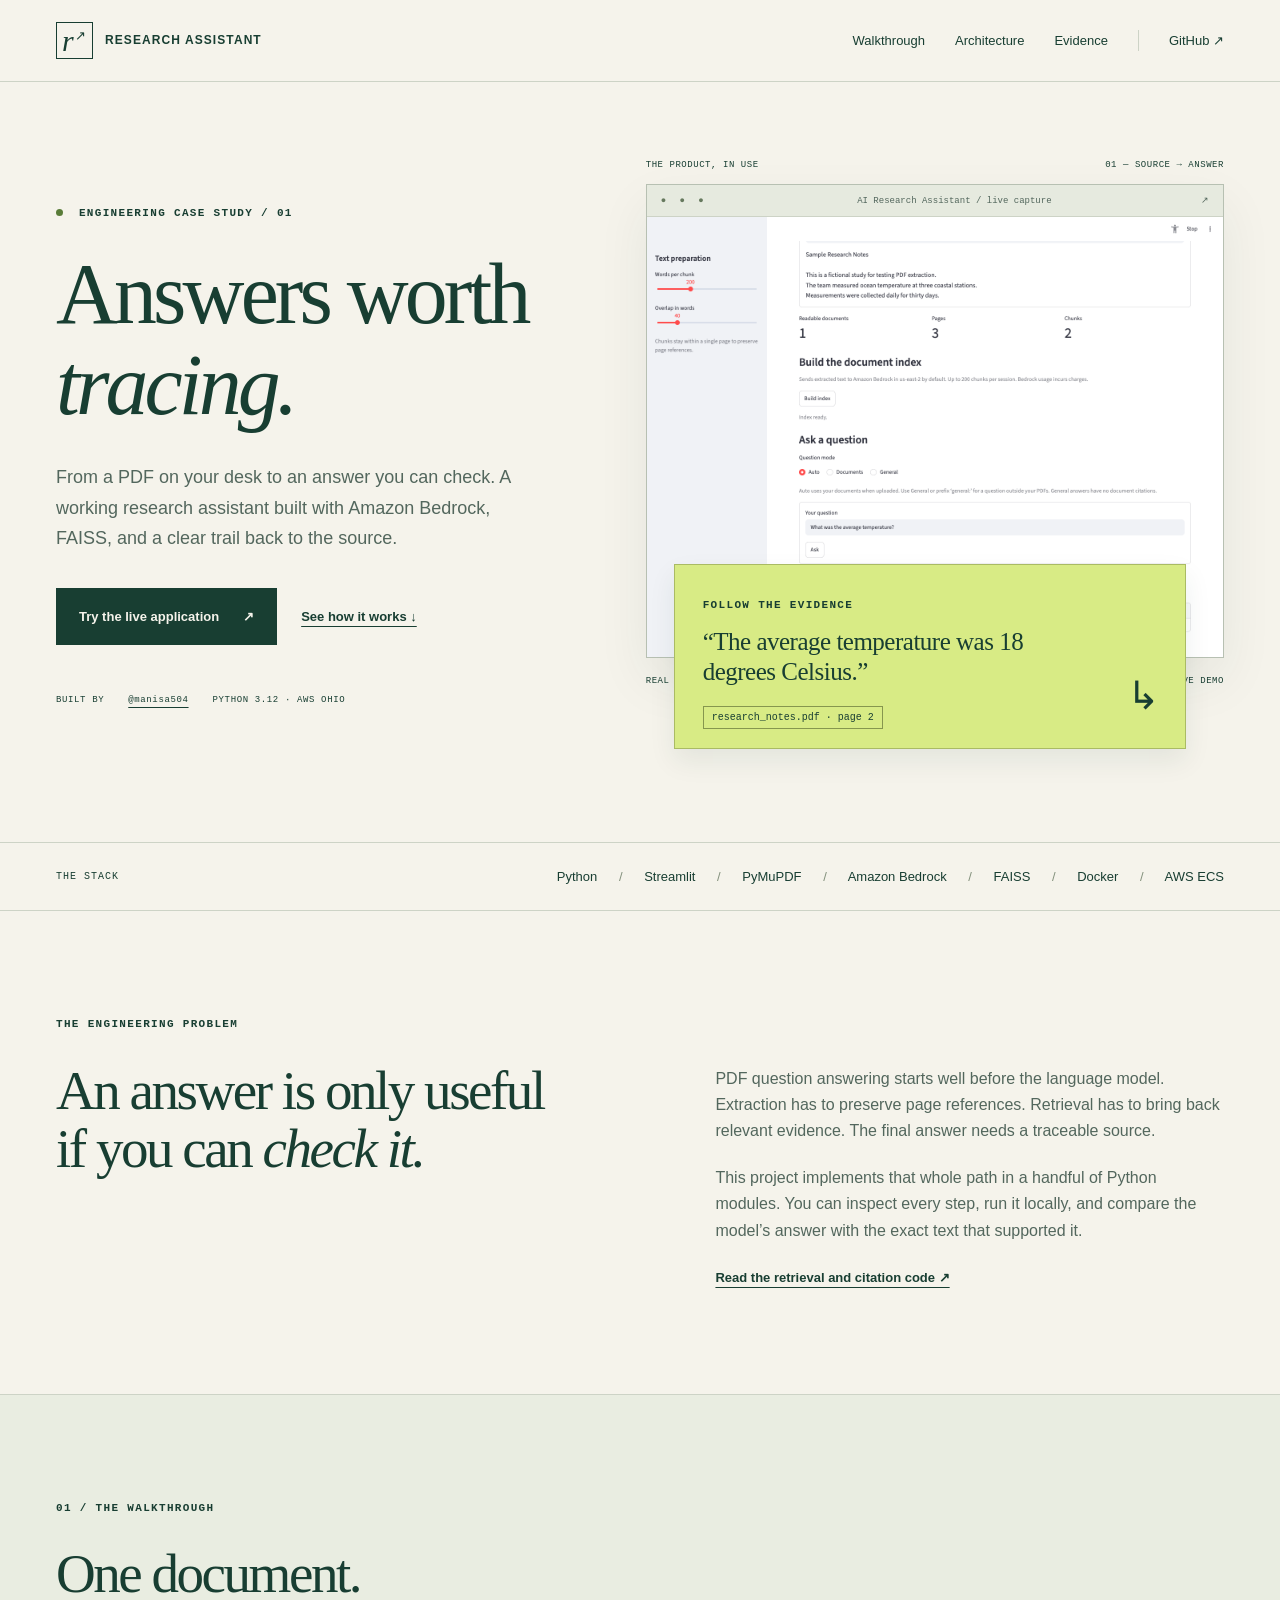
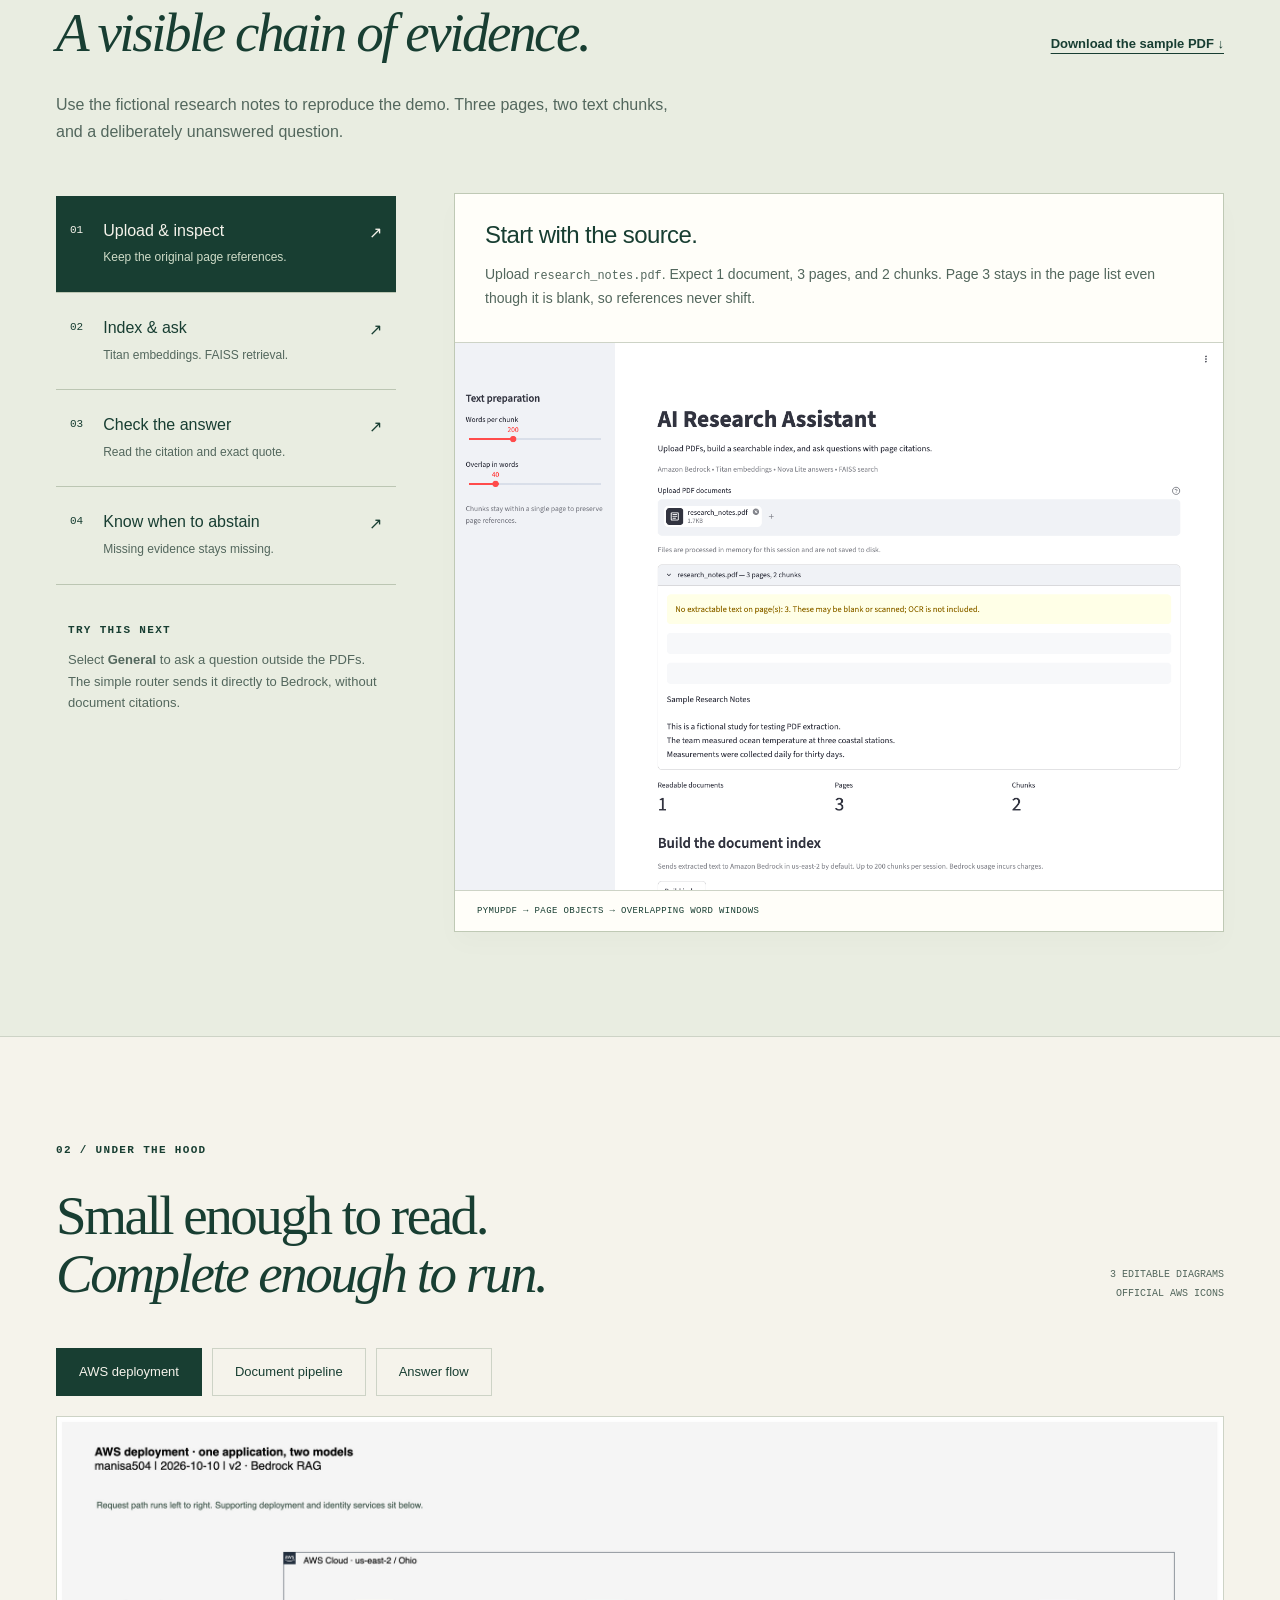
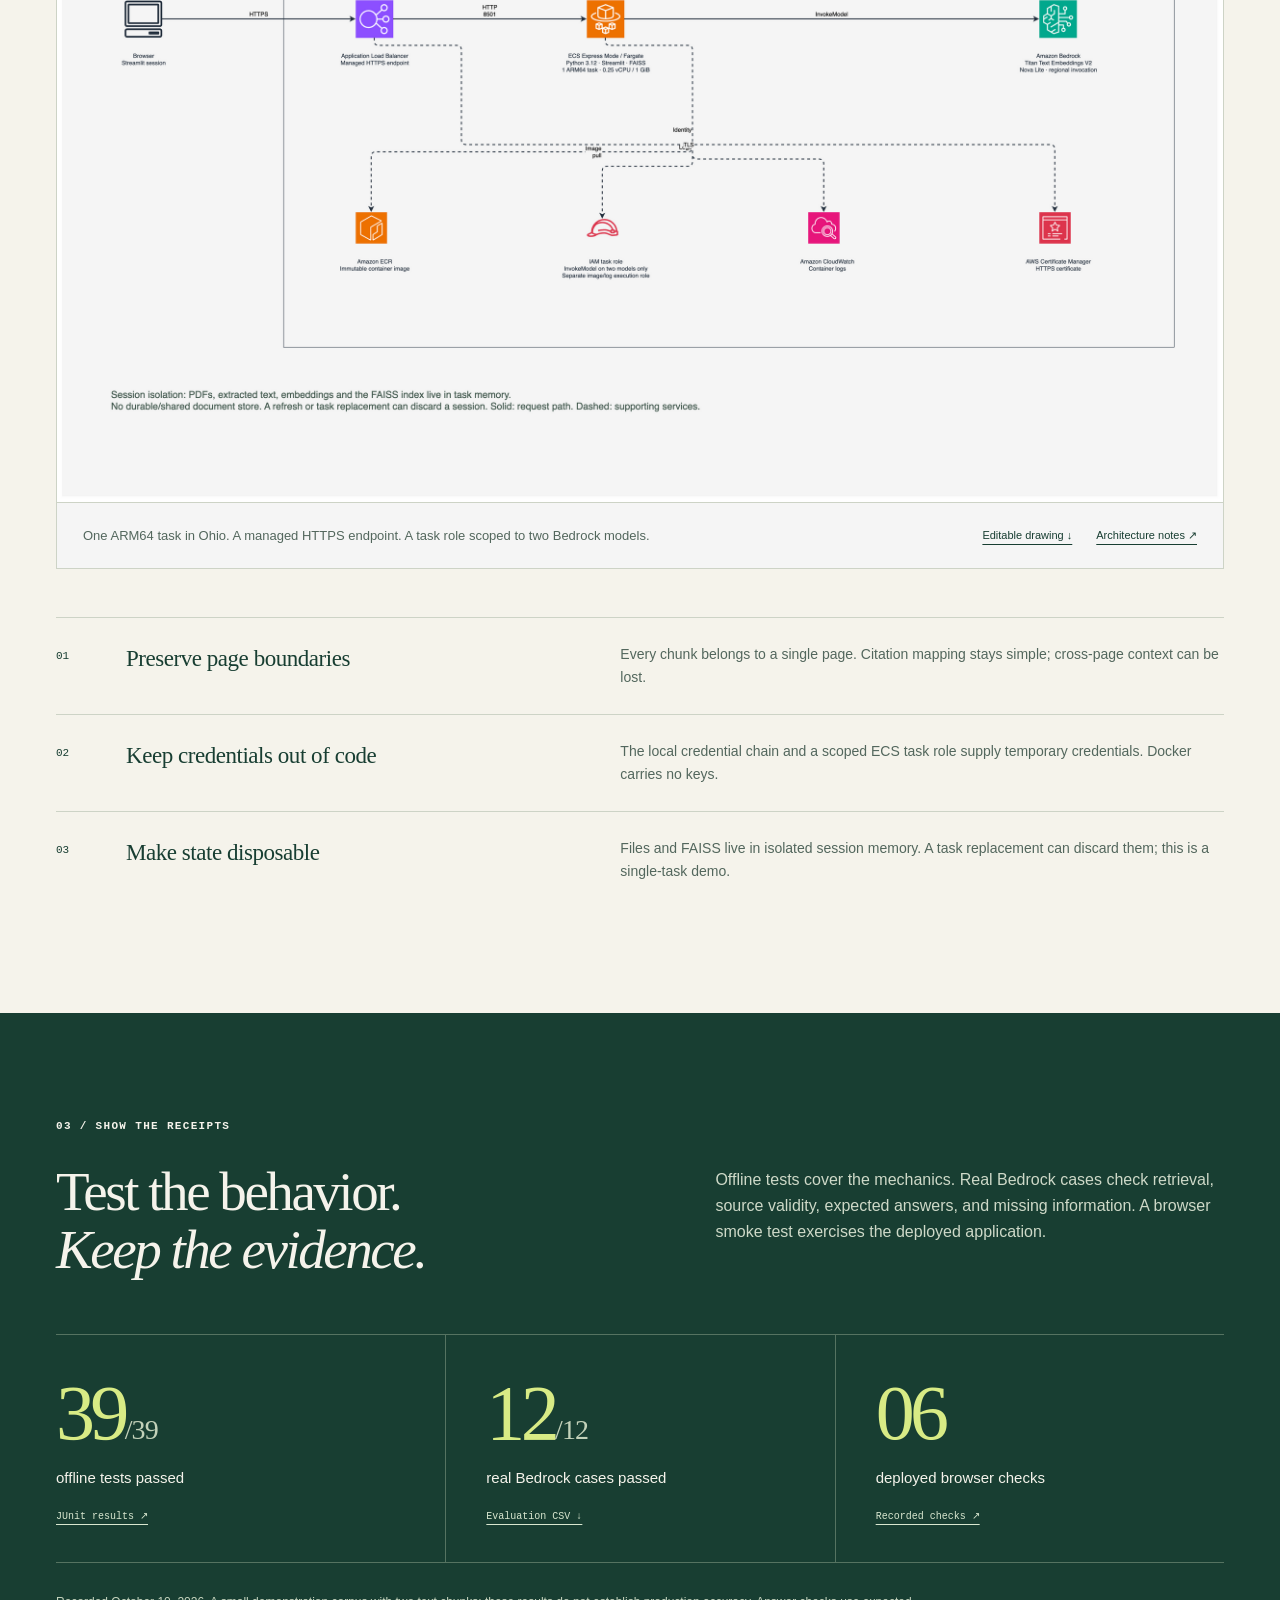
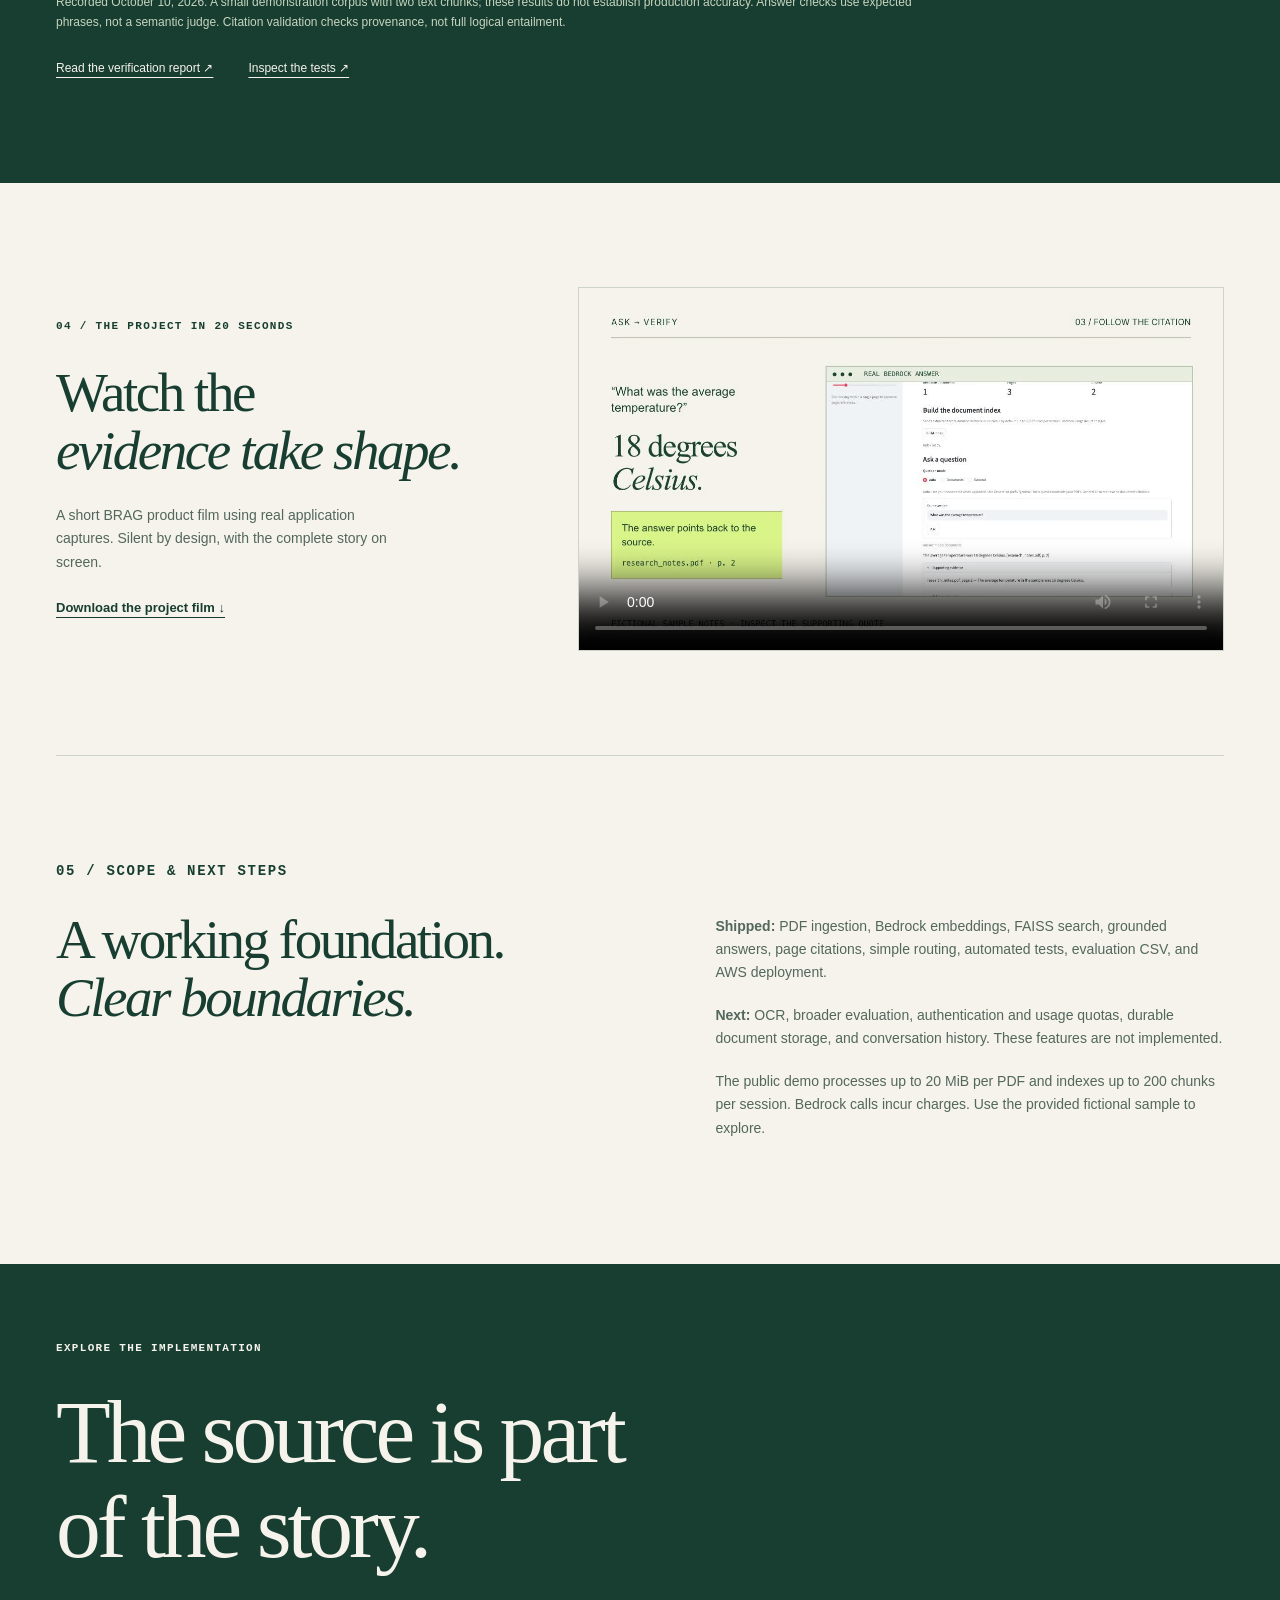
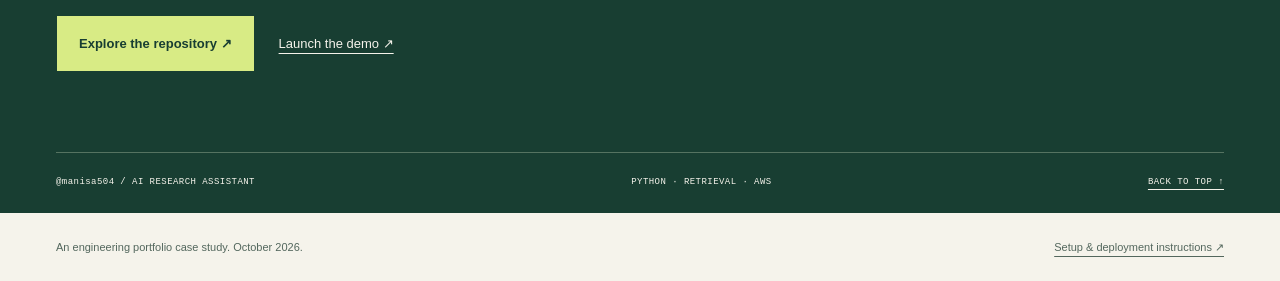
==== doc/index.html @ 2eb7c768 "Complete Bedrock RAG and publish verified project showcase" ====
<!doctype html>
<html lang="en">
<head>
<meta charset="utf-8"><meta name="viewport" content="width=device-width, initial-scale=1">
<meta name="description" content="An engineering walkthrough of a working PDF research assistant: Amazon Bedrock, FAISS retrieval, source citations, tests, and an AWS deployment.">
<meta name="theme-color" content="#183e32"><title>AI Research Assistant — an engineering case study</title>
<link rel="icon" href="assets/icon.svg"><link rel="stylesheet" href="styles.css"><script src="app.js" defer></script>
</head>
<body>
<a class="skip" href="#main">Skip to content</a>
<header class="site-header"><a class="brand" href="#"><span class="brand-icon" aria-hidden="true">r<span>↗</span></span> RESEARCH ASSISTANT</a><nav aria-label="Main navigation"><a href="#walkthrough">Walkthrough</a><a href="#architecture">Architecture</a><a href="#proof">Evidence</a><a class="nav-github" href="https://github.com/manisa504/ai-research-assistant">GitHub ↗</a></nav></header>
<main id="main">
<section class="hero wrap" aria-labelledby="hero-title">
<div class="hero-copy"><p class="eyebrow"><span class="dot"></span> ENGINEERING CASE STUDY / 01</p><h1 id="hero-title">Answers worth<br><em>tracing.</em></h1><p class="lede">From a PDF on your desk to an answer you can check. A working research assistant built with Amazon Bedrock, FAISS, and a clear trail back to the source.</p><div class="actions"><a class="button primary" href="https://ai-9cc795dd20a04970bca0dd0293f8831e.ecs.us-east-2.on.aws">Try the live application <span>↗</span></a><a class="text-link" href="#walkthrough">See how it works ↓</a></div><p class="hero-foot">BUILT BY <a href="https://github.com/manisa504">@manisa504</a><span>PYTHON 3.12 · AWS OHIO</span></p></div>
<div class="hero-visual"><div class="visual-top"><span>THE PRODUCT, IN USE</span><span>01 — SOURCE → ANSWER</span></div><div class="browser-frame"><div class="browser-chrome"><span class="traffic" aria-hidden="true">● ● ●</span><span>AI Research Assistant / live capture</span><span aria-hidden="true">↗</span></div><img src="evidence/03-answer.png" width="1440" height="1100" alt="Actual Streamlit interface answering a temperature question with a research_notes.pdf page 2 citation."></div><div class="source-note"><span class="mini-label">FOLLOW THE EVIDENCE</span><p>“The average temperature was <strong>18 degrees Celsius.</strong>”</p><span class="citation">research_notes.pdf · page 2</span><span class="note-arrow" aria-hidden="true">↳</span></div><div class="visual-bottom"><span>REAL BEDROCK INFERENCE</span><span>NO MOCK ANSWERS IN THE LIVE DEMO</span></div></div>
</section>
<div class="stack-bar"><div class="wrap"><span>THE STACK</span><p>Python <i>/</i> Streamlit <i>/</i> PyMuPDF <i>/</i> Amazon Bedrock <i>/</i> FAISS <i>/</i> Docker <i>/</i> AWS ECS</p></div></div>
<section class="intro wrap section"><p class="eyebrow">THE ENGINEERING PROBLEM</p><div class="two-col"><h2>An answer is only useful<br>if you can <em>check it.</em></h2><div><p>PDF question answering starts well before the language model. Extraction has to preserve page references. Retrieval has to bring back relevant evidence. The final answer needs a traceable source.</p><p>This project implements that whole path in a handful of Python modules. You can inspect every step, run it locally, and compare the model’s answer with the exact text that supported it.</p><a class="text-link" href="https://github.com/manisa504/ai-research-assistant/blob/main/rag.py">Read the retrieval and citation code ↗</a></div></div></section>
<section id="walkthrough" class="walkthrough section"><div class="wrap"><div class="section-head"><div><p class="eyebrow">01 / THE WALKTHROUGH</p><h2>One document.<br><em>A visible chain of evidence.</em></h2></div><a class="text-link" href="assets/research_notes.pdf" download>Download the sample PDF ↓</a></div><p class="section-description">Use the fictional research notes to reproduce the demo. Three pages, two text chunks, and a deliberately unanswered question.</p>
<div class="walk-layout"><div class="step-list" role="tablist" aria-label="Application walkthrough" aria-orientation="vertical">
<button id="step-1" class="step active" role="tab" aria-selected="true" aria-controls="walk-1"><span class="step-number">01</span><span><strong>Upload & inspect</strong><small>Keep the original page references.</small></span><span aria-hidden="true">↗</span></button>
<button id="step-2" class="step" role="tab" aria-selected="false" aria-controls="walk-2" tabindex="-1"><span class="step-number">02</span><span><strong>Index & ask</strong><small>Titan embeddings. FAISS retrieval.</small></span><span aria-hidden="true">↗</span></button>
<button id="step-3" class="step" role="tab" aria-selected="false" aria-controls="walk-3" tabindex="-1"><span class="step-number">03</span><span><strong>Check the answer</strong><small>Read the citation and exact quote.</small></span><span aria-hidden="true">↗</span></button>
<button id="step-4" class="step" role="tab" aria-selected="false" aria-controls="walk-4" tabindex="-1"><span class="step-number">04</span><span><strong>Know when to abstain</strong><small>Missing evidence stays missing.</small></span><span aria-hidden="true">↗</span></button>
<div class="walk-tip"><span class="mini-label">TRY THIS NEXT</span><p>Select <strong>General</strong> to ask a question outside the PDFs. The simple router sends it directly to Bedrock, without document citations.</p></div></div>
<div class="walk-panels">
<article id="walk-1" role="tabpanel" aria-labelledby="step-1" tabindex="0"><div class="panel-copy"><h3>Start with the source.</h3><p>Upload <code>research_notes.pdf</code>. Expect 1 document, 3 pages, and 2 chunks. Page 3 stays in the page list even though it is blank, so references never shift.</p></div><a href="evidence/02-pages.png" aria-label="Open full screenshot of page extraction"><img src="evidence/02-pages.png" alt="Uploaded research notes with page preview, blank-page warning, and chunk metadata." loading="lazy"></a><div class="panel-bottom">PYMUPDF → PAGE OBJECTS → OVERLAPPING WORD WINDOWS</div></article>
<article id="walk-2" role="tabpanel" aria-labelledby="step-2" tabindex="0" hidden><div class="panel-copy"><h3>Make the text searchable.</h3><p>Click <strong>Build index</strong>. Titan V2 creates normalized 256-dimensional embeddings. FAISS keeps those vectors next to their source metadata. Then ask: “What was the average temperature?”</p></div><a href="evidence/03-answer.png"><img src="evidence/03-answer.png" alt="Built document index and average-temperature question in the actual application." loading="lazy"></a><div class="panel-bottom">200 WORDS / CHUNK · 40 WORDS OVERLAP · TOP 4 RETRIEVAL</div></article>
<article id="walk-3" role="tabpanel" aria-labelledby="step-3" tabindex="0" hidden><div class="panel-copy"><h3>Give the answer a paper trail.</h3><p>Nova Lite returns claims and evidence. The application checks source IDs and exact quotes, then builds <code>[research_notes.pdf, p. 2]</code> from metadata. Open Supporting evidence and compare the quote.</p></div><a href="evidence/03-answer.png"><img src="evidence/03-answer.png" alt="18 degrees Celsius answer with a valid filename and page citation and visible supporting quote." loading="lazy"></a><div class="panel-bottom">VALIDATE SOURCE ID + VERBATIM QUOTE → RENDER CITATION</div></article>
<article id="walk-4" role="tabpanel" aria-labelledby="step-4" tabindex="0" hidden><div class="panel-copy"><h3>An honest “I couldn’t find it.”</h3><p>Ask for the research budget. The notes never mention one. The assistant explicitly reports insufficient support instead of inventing a number. Unverifiable model output also takes this path.</p></div><a href="evidence/04-abstention.png"><img src="evidence/04-abstention.png" alt="Actual application abstaining when asked for a research budget absent from the source PDF." loading="lazy"></a><div class="panel-bottom">ABSENT EVIDENCE → EXPLICIT ABSTENTION</div></article>
</div></div></div></section>
<section id="architecture" class="section wrap"><div class="section-head"><div><p class="eyebrow">02 / UNDER THE HOOD</p><h2>Small enough to read.<br><em>Complete enough to run.</em></h2></div><span class="section-aside">3 EDITABLE DIAGRAMS<br>OFFICIAL AWS ICONS</span></div>
<div class="diagram-tabs" role="tablist" aria-label="Architecture views"><button id="arch-1" role="tab" aria-selected="true" aria-controls="diagram-1">AWS deployment</button><button id="arch-2" role="tab" aria-selected="false" aria-controls="diagram-2" tabindex="-1">Document pipeline</button><button id="arch-3" role="tab" aria-selected="false" aria-controls="diagram-3" tabindex="-1">Answer flow</button></div>
<div class="diagram-panel" id="diagram-1" role="tabpanel" aria-labelledby="arch-1"><a href="diagrams/aws-deployment.drawio.png"><img width="2422" height="1422" src="diagrams/aws-deployment.drawio.png" alt="Browser to managed HTTPS load balancer to one Fargate task invoking Amazon Bedrock, with ECR, IAM, CloudWatch and ACM support." loading="lazy"></a><div><p>One ARM64 task in Ohio. A managed HTTPS endpoint. A task role scoped to two Bedrock models.</p><a href="diagrams/aws-deployment.drawio" download>Editable drawing ↓</a><a href="diagrams/aws-deployment.md">Architecture notes ↗</a></div></div>
<div class="diagram-panel" id="diagram-2" role="tabpanel" aria-labelledby="arch-2" hidden><a href="diagrams/document-pipeline.drawio.png"><img width="2422" height="1422" src="diagrams/document-pipeline.drawio.png" alt="PDF validation, page extraction, page-bound chunks, Titan embeddings, and a session-local FAISS index." loading="lazy"></a><div><p>Explicit indexing keeps extraction inspectable. Changing uploads invalidates stale evidence.</p><a href="diagrams/document-pipeline.drawio" download>Editable drawing ↓</a><a href="diagrams/document-pipeline.md">Pipeline notes ↗</a></div></div>
<div class="diagram-panel" id="diagram-3" role="tabpanel" aria-labelledby="arch-3" hidden><a href="diagrams/answer-flow.drawio.png"><img width="2422" height="1422" src="diagrams/answer-flow.drawio.png" alt="Rule-based router selects document retrieval or general inference, then source validation yields a cited answer or an abstention." loading="lazy"></a><div><p>Retrieve evidence, generate claims, verify provenance. General questions take one direct inference path.</p><a href="diagrams/answer-flow.drawio" download>Editable drawing ↓</a><a href="diagrams/answer-flow.md">Answer-flow notes ↗</a></div></div>
<div class="decision-list"><div><span>01</span><h3>Preserve page boundaries</h3><p>Every chunk belongs to a single page. Citation mapping stays simple; cross-page context can be lost.</p></div><div><span>02</span><h3>Keep credentials out of code</h3><p>The local credential chain and a scoped ECS task role supply temporary credentials. Docker carries no keys.</p></div><div><span>03</span><h3>Make state disposable</h3><p>Files and FAISS live in isolated session memory. A task replacement can discard them; this is a single-task demo.</p></div></div></section>
<section id="proof" class="proof section"><div class="wrap"><p class="eyebrow">03 / SHOW THE RECEIPTS</p><div class="two-col"><h2>Test the behavior.<br><em>Keep the evidence.</em></h2><p>Offline tests cover the mechanics. Real Bedrock cases check retrieval, source validity, expected answers, and missing information. A browser smoke test exercises the deployed application.</p></div><div class="proof-stats"><div><strong>39<span>/39</span></strong><p>offline tests passed</p><a href="evidence/pytest.xml">JUnit results ↗</a></div><div><strong>12<span>/12</span></strong><p>real Bedrock cases passed</p><a href="evidence/evaluation_results.csv" download>Evaluation CSV ↓</a></div><div><strong>06</strong><p>deployed browser checks</p><a href="evidence/browser-smoke.json">Recorded checks ↗</a></div></div><p class="proof-note">Recorded October 10, 2026. A small demonstration corpus with two text chunks; these results do not establish production accuracy. Answer checks use expected phrases, not a semantic judge. Citation validation checks provenance, not full logical entailment.</p><div class="proof-links"><a href="evidence/verification.md">Read the verification report ↗</a><a href="https://github.com/manisa504/ai-research-assistant/tree/main/tests">Inspect the tests ↗</a></div></div></section>
<section class="film section wrap"><div><p class="eyebrow">04 / THE PROJECT IN 20 SECONDS</p><h2>Watch the<br><em>evidence take shape.</em></h2><p>A short BRAG product film using real application captures. Silent by design, with the complete story on screen.</p><a class="text-link" href="assets/brag.mp4" download>Download the project film ↓</a></div><video controls playsinline preload="metadata" poster="assets/brag.jpg" aria-label="20-second demonstration of PDF upload, Bedrock question answering, and a page citation"><source src="assets/brag.mp4" type="video/mp4"><a href="assets/brag.mp4">Download the video</a></video></section>
<section class="next section wrap"><p class="eyebrow">05 / SCOPE & NEXT STEPS</p><div class="two-col"><h2>A working foundation.<br><em>Clear boundaries.</em></h2><div><p><strong>Shipped:</strong> PDF ingestion, Bedrock embeddings, FAISS search, grounded answers, page citations, simple routing, automated tests, evaluation CSV, and AWS deployment.</p><p><strong>Next:</strong> OCR, broader evaluation, authentication and usage quotas, durable document storage, and conversation history. These features are not implemented.</p><p>The public demo processes up to 20 MiB per PDF and indexes up to 200 chunks per session. Bedrock calls incur charges. Use the provided fictional sample to explore.</p></div></div></section>
<section class="closing"><div class="wrap"><p class="eyebrow">EXPLORE THE IMPLEMENTATION</p><h2>The source is part<br>of the story.</h2><div class="actions"><a class="button lime" href="https://github.com/manisa504/ai-research-assistant">Explore the repository ↗</a><a class="closing-link" href="https://ai-9cc795dd20a04970bca0dd0293f8831e.ecs.us-east-2.on.aws">Launch the demo ↗</a></div><div class="closing-bottom"><span>@manisa504 / AI RESEARCH ASSISTANT</span><span>PYTHON · RETRIEVAL · AWS</span><a href="#">BACK TO TOP ↑</a></div></div></section>
</main>
<footer class="wrap"><span>An engineering portfolio case study. October 2026.</span><a href="https://github.com/manisa504/ai-research-assistant/blob/main/README.md">Setup & deployment instructions ↗</a></footer>
</body></html>
---- doc/styles.css ----
:root{--paper:#f5f3eb;--ink:#183e32;--muted:#53675d;--line:#cdd3c6;--lime:#d8eb85;--white:#fffef9;--serif:Georgia,'Times New Roman',serif;--sans:Arial,Helvetica,sans-serif;--mono:'Courier New',monospace}*{box-sizing:border-box}html{scroll-behavior:smooth;scroll-padding-top:92px}body{margin:0;background:var(--paper);color:var(--ink);font-family:var(--sans);font-size:16px;line-height:1.65}a{color:inherit;text-underline-offset:5px}button{font:inherit;color:inherit;cursor:pointer}button:focus-visible,a:focus-visible,video:focus-visible,[tabindex]:focus-visible{outline:3px solid #68820d;outline-offset:5px}img{display:block;max-width:100%;height:auto}p{margin:0 0 20px}h1,h2,h3{font-weight:400;margin:0;line-height:1.06}h1,h2{font-family:var(--serif);letter-spacing:-.045em}em{font-weight:400}h1{font-size:clamp(68px,6.7vw,104px)}h2{font-size:clamp(40px,4.3vw,65px)}h3{font-size:24px;letter-spacing:-.025em}code{font-family:var(--mono);font-size:.85em;overflow-wrap:anywhere}.wrap{max-width:1320px;width:calc(100% - 112px);margin:auto}.section{padding-top:104px;padding-bottom:104px}.eyebrow,.mini-label{font-family:var(--mono);font-size:11px;letter-spacing:.12em;font-weight:700}.eyebrow{margin-bottom:28px}.site-header{display:flex;align-items:center;justify-content:space-between;padding:22px 56px;border-bottom:1px solid var(--line);gap:24px}.brand{display:flex;align-items:center;gap:12px;text-decoration:none;font-size:12px;letter-spacing:.09em;font-weight:700;white-space:nowrap}.brand-icon{display:inline-flex;align-items:center;justify-content:center;width:37px;height:37px;border:1px solid var(--ink);font:italic 30px var(--serif);position:relative}.brand-icon span{font:13px var(--sans);align-self:flex-start;margin-top:5px}.site-header nav{display:flex;gap:30px;font-size:13px}.site-header nav a{text-decoration:none}.nav-github{border-left:1px solid var(--line);padding-left:30px}.hero{display:grid;grid-template-columns:1fr 1.1fr;align-items:center;gap:64px;min-height:760px;padding-top:78px;padding-bottom:90px}.dot{display:inline-block;width:7px;height:7px;background:#597c38;border-radius:50%;margin-right:8px}.lede{max-width:480px;font-size:18px;color:var(--muted);margin-top:30px;margin-bottom:34px;line-height:1.7}.actions{display:flex;align-items:center;gap:24px;flex-wrap:wrap}.button{display:inline-flex;gap:24px;align-items:center;justify-content:space-between;padding:17px 22px;font-size:13px;font-weight:700;text-decoration:none;border:1px solid var(--ink);transition:background .2s}.primary{background:var(--ink);color:var(--paper)}.primary:hover{background:#285843}.text-link{font-size:13px;font-weight:700}.hero-foot{font-family:var(--mono);font-size:9px;letter-spacing:.07em;display:flex;flex-wrap:wrap;gap:24px;margin-top:48px;margin-bottom:0}.hero-visual{position:relative;padding-bottom:66px}.visual-top,.visual-bottom{display:flex;justify-content:space-between;gap:20px;font:9px var(--mono);letter-spacing:.06em}.visual-top{margin:0 0 14px}.visual-bottom{margin-top:18px}.browser-frame{background:var(--white);border:1px solid #b7c0b2;box-shadow:0 22px 50px #183e3212;overflow:hidden}.browser-chrome{display:flex;align-items:center;justify-content:space-between;gap:12px;background:#e6eadf;padding:10px 14px;color:#53675d;font:9px var(--mono);border-bottom:1px solid var(--line)}.traffic{color:#66795e;letter-spacing:4px}.browser-frame img{width:100%;aspect-ratio:1.31;object-fit:cover;object-position:bottom}.source-note{position:absolute;bottom:3px;left:28px;right:38px;padding:25px 28px 20px;background:var(--lime);box-shadow:0 12px 25px #183e3214;border:1px solid #aabb64}.source-note p{font:25px/1.2 var(--serif);letter-spacing:-.02em;margin:10px 0 15px;max-width:350px}.source-note strong{font-weight:400}.citation{font:10px var(--mono);padding:5px 8px;border:1px solid #86964e}.note-arrow{position:absolute;right:25px;bottom:20px;font-size:39px}.stack-bar{border-top:1px solid var(--line);border-bottom:1px solid var(--line)}.stack-bar .wrap{display:flex;align-items:center;justify-content:space-between;gap:36px;padding:23px 0}.stack-bar span{font:10px var(--mono);letter-spacing:.1em;white-space:nowrap}.stack-bar p{margin:0;font-size:13px}.stack-bar i{font-style:normal;margin:0 18px;color:#84917d}.two-col{display:grid;grid-template-columns:1.1fr 1fr;gap:100px}.two-col>div,.two-col>p{color:var(--muted);padding-top:4px;max-width:520px}.intro .text-link{color:var(--ink)}.walkthrough{background:#e9ede1;border-block:1px solid var(--line)}.section-head{display:flex;align-items:flex-end;justify-content:space-between;gap:40px;margin-bottom:30px}.section-head .text-link{margin-bottom:8px;white-space:nowrap}.section-description{max-width:640px;color:var(--muted);margin-bottom:48px}.walk-layout{display:grid;grid-template-columns:340px 1fr;gap:58px}.step-list{padding-top:3px}.step{background:transparent;border:0;border-bottom:1px solid #bcc6b3;text-align:left;display:flex;gap:20px;width:100%;padding:24px 14px;align-items:flex-start;transition:background .2s}.step.active{background:var(--ink);color:var(--paper)}.step-number{font:11px var(--mono);padding-top:4px}.step strong{font-size:16px;font-weight:400;display:block;line-height:1.4}.step small{display:block;font-size:12px;color:var(--muted);margin-top:6px}.step.active small{color:#cedbc7}.step>span:last-child{margin-left:auto}.walk-tip{margin:30px 12px 0}.walk-tip p{font-size:13px;margin-top:8px;color:var(--muted)}.walk-panels{min-width:0}.walk-panels article{background:var(--white);border:1px solid #bfc9b5;box-shadow:0 12px 24px #183e3205}.panel-copy{padding:28px 30px 12px}.panel-copy p{font-size:14px;color:var(--muted);margin-top:16px}.walk-panels img{width:100%;aspect-ratio:1.4;object-fit:cover;object-position:bottom;border-block:1px solid var(--line)}#walk-1 img{object-position:top}.panel-bottom{font:9px var(--mono);letter-spacing:.04em;padding:15px 22px}.section-aside{font:10px/1.9 var(--mono);text-align:right;color:var(--muted)}.diagram-tabs{display:flex;gap:10px;margin-top:45px;margin-bottom:20px}.diagram-tabs button{padding:12px 22px;background:transparent;border:1px solid var(--line);font-size:13px}.diagram-tabs button[aria-selected=true]{background:var(--ink);color:var(--paper);border-color:var(--ink)}.diagram-panel{border:1px solid var(--line);background:#f5f5f5}.diagram-panel>div{border-top:1px solid var(--line);padding:22px 26px;display:flex;align-items:center;gap:24px;flex-wrap:wrap}.diagram-panel p{font-size:13px;flex:1;min-width:240px;margin:0;color:var(--muted)}.diagram-panel>div a{font-size:11px;white-space:nowrap}.decision-list{margin-top:48px}.decision-list>div{display:grid;grid-template-columns:40px 1fr 1.3fr;gap:30px;border-top:1px solid var(--line);padding:25px 0}.decision-list>div>span{font:11px var(--mono);padding-top:7px}.decision-list h3{font:23px var(--serif);letter-spacing:-.02em;line-height:1.35}.decision-list p{color:var(--muted);font-size:14px;margin:0}.proof{background:var(--ink);color:var(--paper)}.proof .two-col>p{color:#ced9c8}.proof-stats{display:grid;grid-template-columns:1fr 1fr 1fr;margin:55px 0 30px;border-block:1px solid #557361}.proof-stats>div{padding:35px 0}.proof-stats>div+div{border-left:1px solid #557361;padding-left:40px}.proof-stats strong{font:78px/1.1 var(--serif);color:var(--lime);letter-spacing:-.06em}.proof-stats strong span{font-size:28px;color:#c2d1b9;letter-spacing:-.03em}.proof-stats p{font-size:15px;margin:10px 0}.proof-stats a{font:10px var(--mono);color:#d9e7d0}.proof-note{color:#c6d4be;font-size:12px;max-width:890px}.proof-links{display:flex;gap:35px;font-size:12px;margin-top:26px}.film{display:grid;grid-template-columns:.7fr 1fr;align-items:center;gap:70px}.film p:not(.eyebrow){color:var(--muted);font-size:14px;max-width:360px;margin-top:24px}.film video{display:block;width:100%;border:1px solid var(--line);background:var(--ink)}.next{border-top:1px solid var(--line)}.next p{font-size:14px}.closing{background:var(--ink);color:var(--paper);padding:75px 0 26px}.closing h2{font-size:clamp(60px,7vw,98px);max-width:700px;margin-bottom:40px}.lime{background:var(--lime);color:var(--ink)}.lime:hover{background:#e7f3b1}.closing-link{font-size:13px}.closing-bottom{display:flex;justify-content:space-between;gap:20px;margin-top:80px;padding-top:24px;border-top:1px solid #557361;font:9px var(--mono);letter-spacing:.05em}footer{display:flex;justify-content:space-between;gap:20px;padding-block:25px;font-size:11px;color:var(--muted)}.skip{position:absolute;top:-60px;left:20px;background:var(--lime);padding:12px;z-index:10}.skip:focus{top:12px}[hidden]{display:none!important}
@media(min-width:1600px){.hero{min-height:830px}}@media(max-width:1100px){.wrap{width:calc(100% - 64px)}.site-header{padding-inline:32px}.site-header nav{gap:18px}.hero{gap:35px}.hero h1{font-size:72px}.actions{gap:18px}.hero-visual{padding-bottom:70px}.source-note{left:14px;right:14px}.source-note p{font-size:21px}.two-col{gap:45px}.walk-layout{grid-template-columns:280px 1fr;gap:28px}.stack-bar i{margin-inline:9px}.film{gap:40px}.visual-bottom span:last-child{display:none}}@media(max-width:760px){html{scroll-padding-top:20px}.wrap{width:calc(100% - 40px)}.site-header{padding:18px 20px;align-items:flex-start}.brand{font-size:9px;gap:8px}.brand-icon{width:30px;height:30px;font-size:25px}.site-header nav{gap:12px;flex-wrap:wrap;justify-content:flex-end;font-size:10px;max-width:190px}.nav-github{border:0;padding-left:0}.hero{display:block;min-height:0;padding:54px 0 65px}.hero h1{font-size:76px}.lede{font-size:17px}.hero-foot{margin-top:30px}.hero-visual{margin-top:46px;max-width:600px}.source-note{left:18px;right:18px;bottom:-5px}.source-note p{max-width:80%;font-size:24px}.visual-top,.visual-bottom{font-size:8px}.stack-bar .wrap{display:block;padding-block:18px}.stack-bar p{margin-top:10px;font-size:12px;line-height:1.9}.stack-bar i{margin-inline:6px}.section{padding-block:64px}.two-col{grid-template-columns:1fr;gap:25px}h2{font-size:45px}.section-head{align-items:flex-start;flex-direction:column;gap:20px}.section-head .text-link{white-space:normal}.walk-layout{grid-template-columns:1fr;gap:26px}.step-list{display:grid;grid-template-columns:1fr 1fr;gap:6px}.step{padding:16px 10px;gap:8px;border:1px solid #bcc6b3}.step strong{font-size:13px}.step small{font-size:10px}.step>span:last-child{display:none}.walk-tip{grid-column:1/-1;margin:15px 3px 0}.walk-tip p{margin-bottom:0}.panel-copy{padding:22px 20px 8px}.panel-copy p{font-size:13px}.panel-bottom{font-size:8px;padding:12px 15px}.section-aside{text-align:left}.diagram-tabs{margin-top:25px;gap:5px}.diagram-tabs button{flex:1;padding:10px 8px;font-size:11px}.diagram-panel>div{padding:18px;gap:18px}.diagram-panel>div p{flex-basis:100%;min-width:0}.decision-list>div{grid-template-columns:24px 1fr;gap:12px}.decision-list p{grid-column:2}.proof-stats{margin-top:30px}.proof-stats>div{padding:25px 0}.proof-stats>div+div{padding-left:15px}.proof-stats strong{font-size:50px}.proof-stats strong span{font-size:18px}.proof-stats p{font-size:11px;max-width:80px}.proof-stats a{font-size:8px}.proof-links{flex-direction:column;gap:15px}.film{grid-template-columns:1fr;gap:30px}.film p:not(.eyebrow){max-width:none}.closing{padding-top:55px}.closing h2{font-size:65px}.closing-bottom{flex-wrap:wrap;margin-top:55px;line-height:1.7}.closing-bottom span:nth-child(2){display:none}footer{flex-direction:column;gap:8px;font-size:10px}.eyebrow{font-size:10px;margin-bottom:20px}}@media(prefers-reduced-motion:reduce){html{scroll-behavior:auto}*{transition:none!important}}
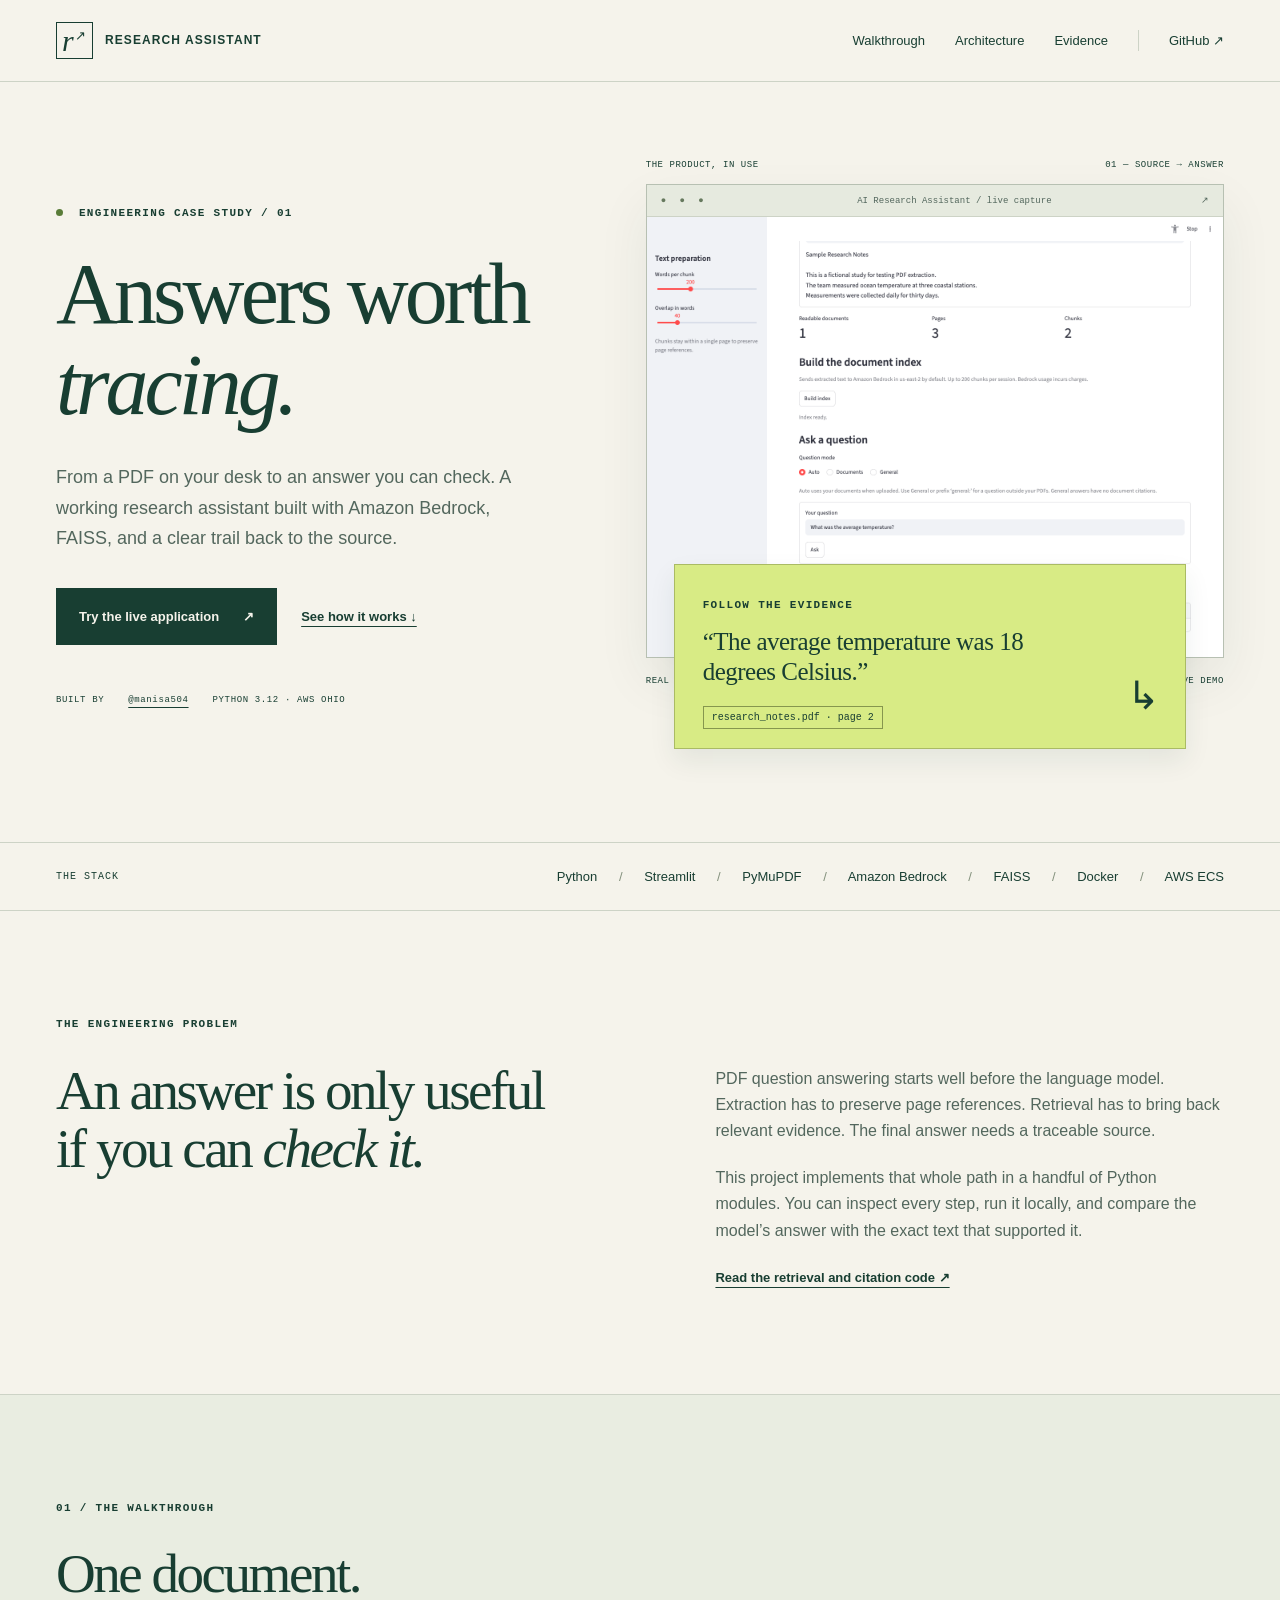
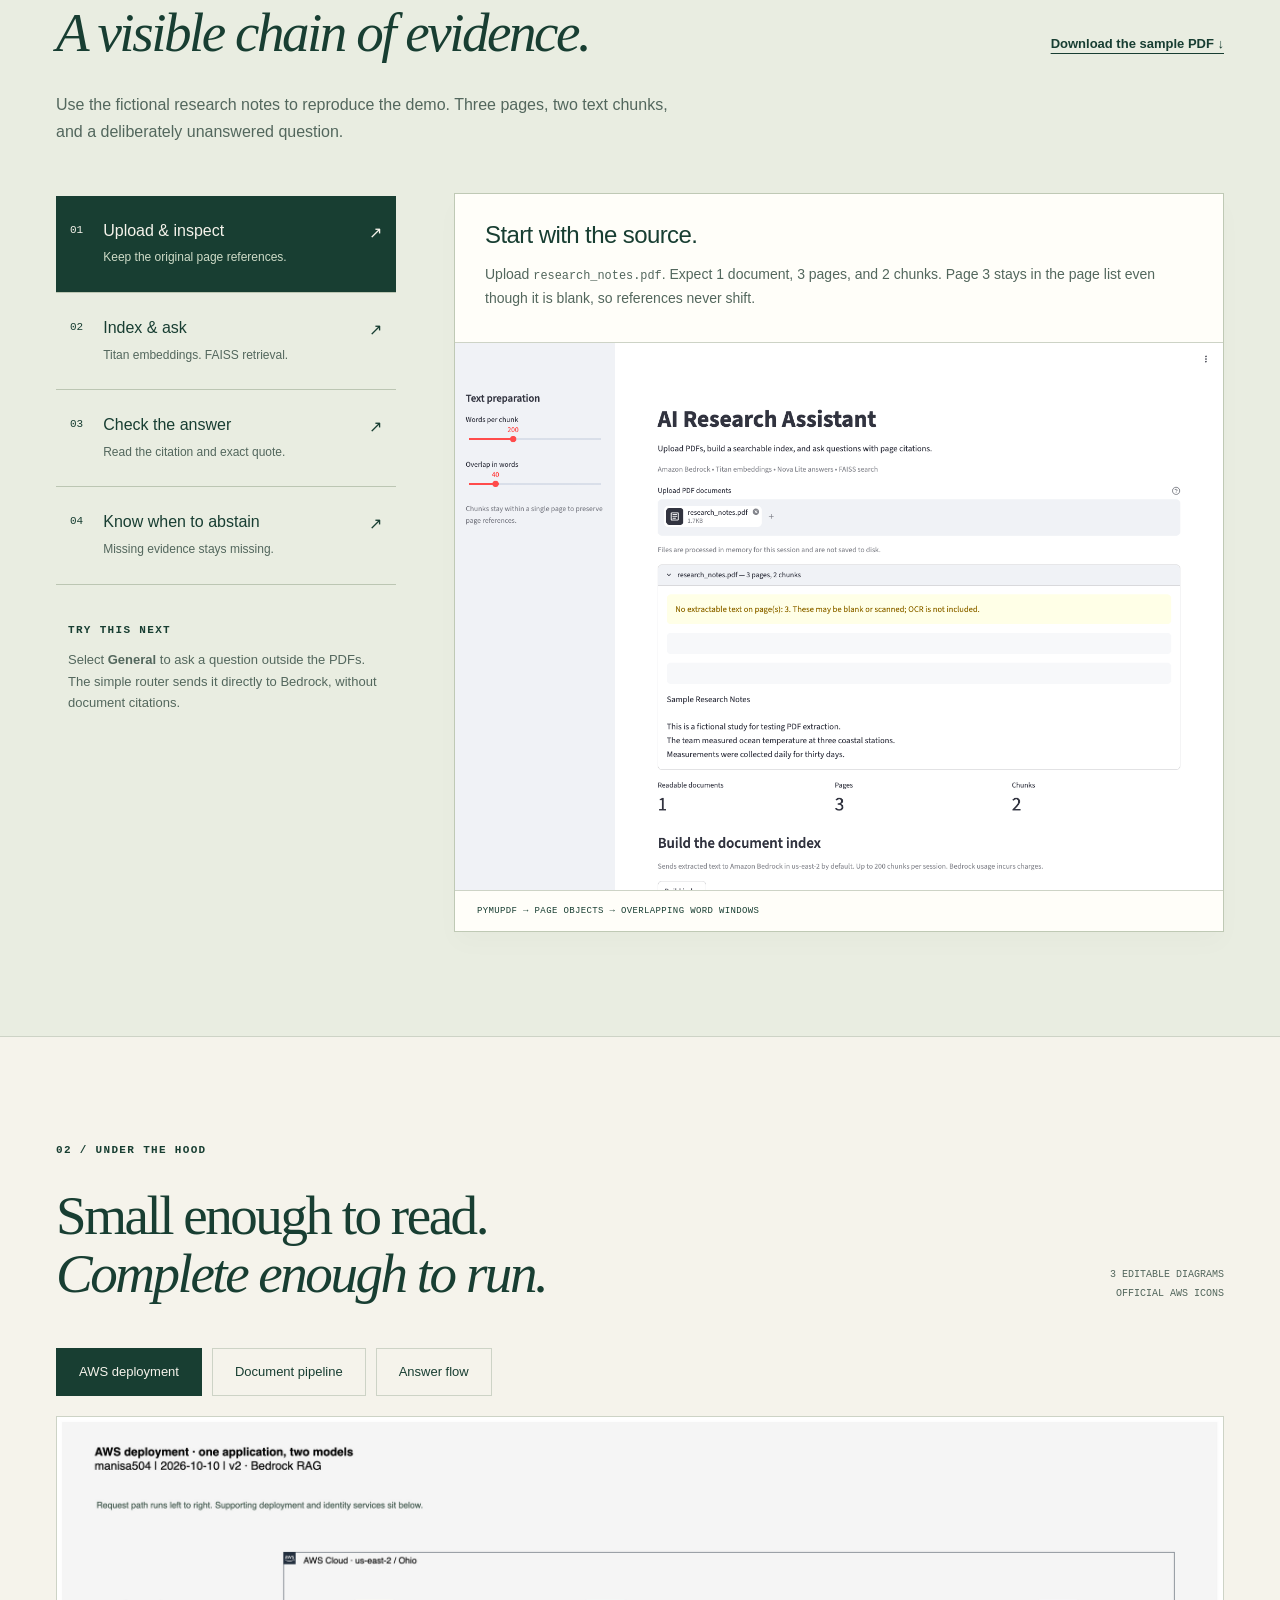
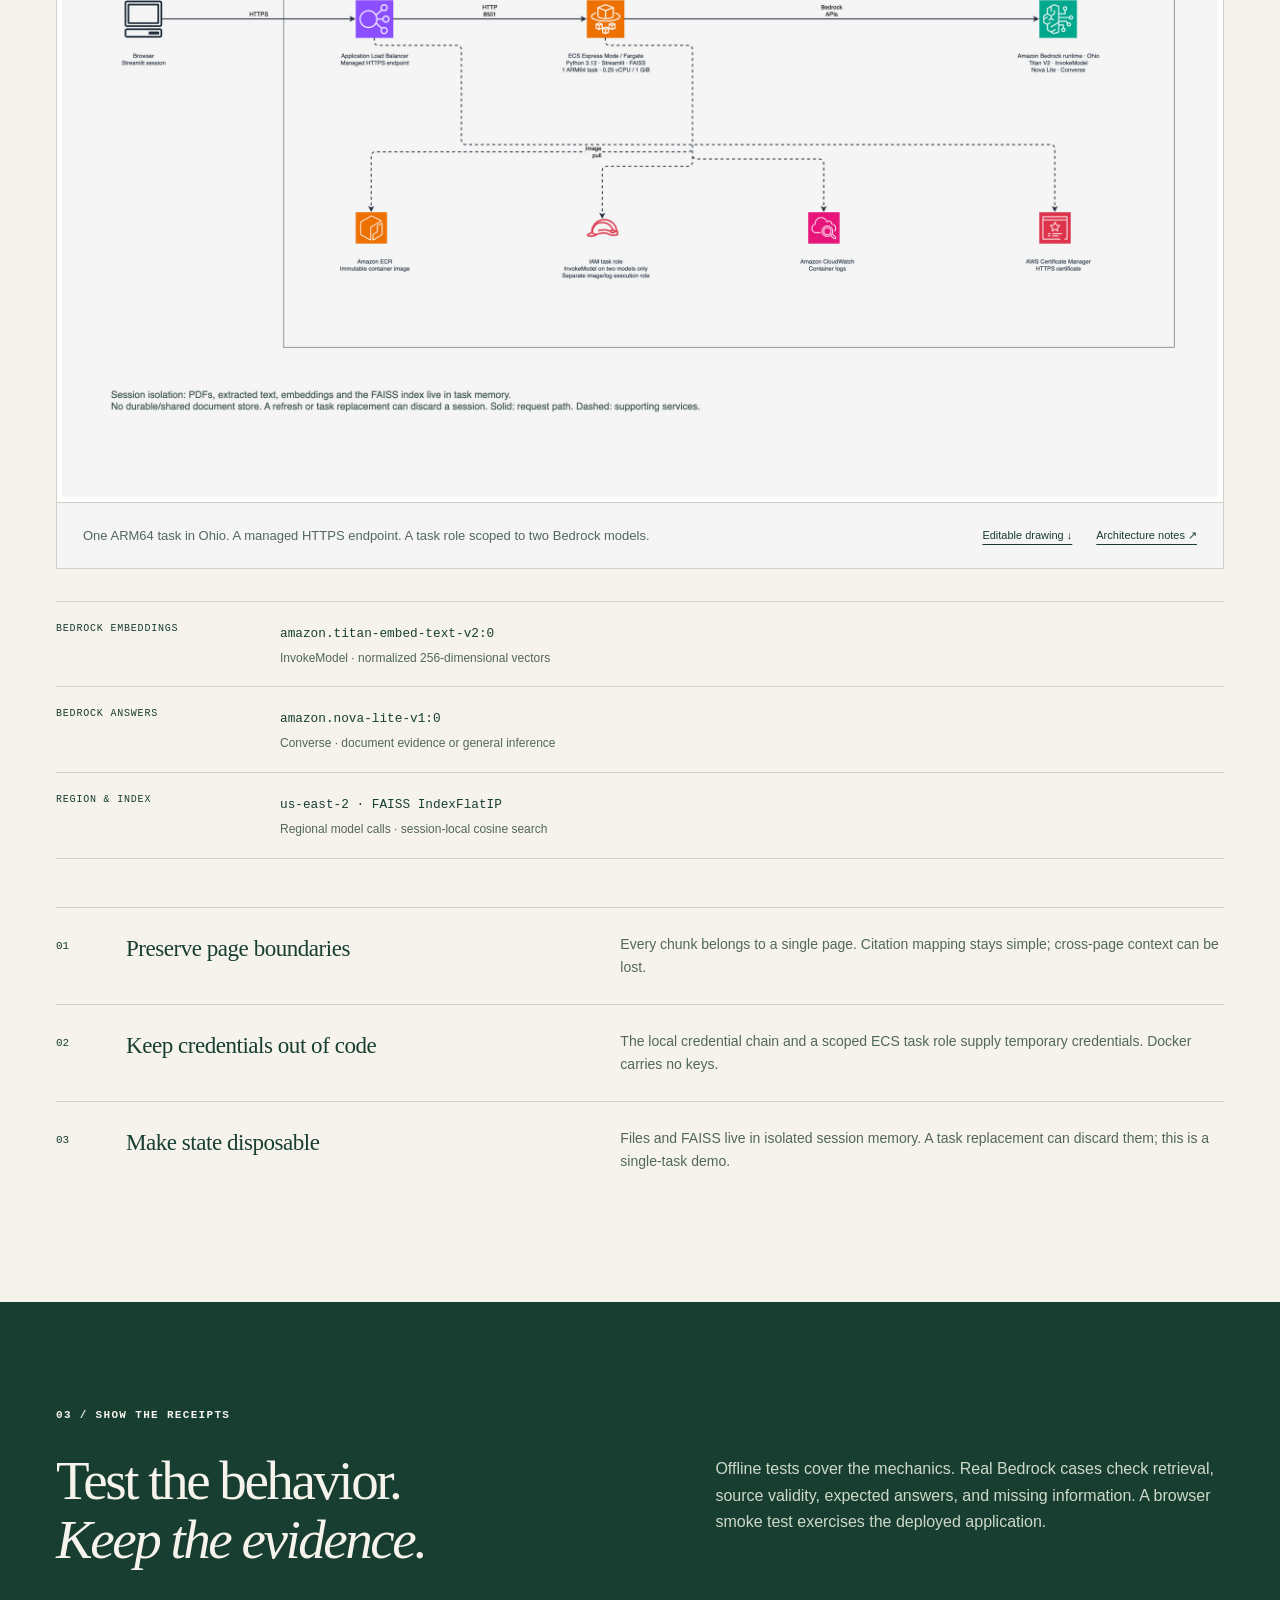
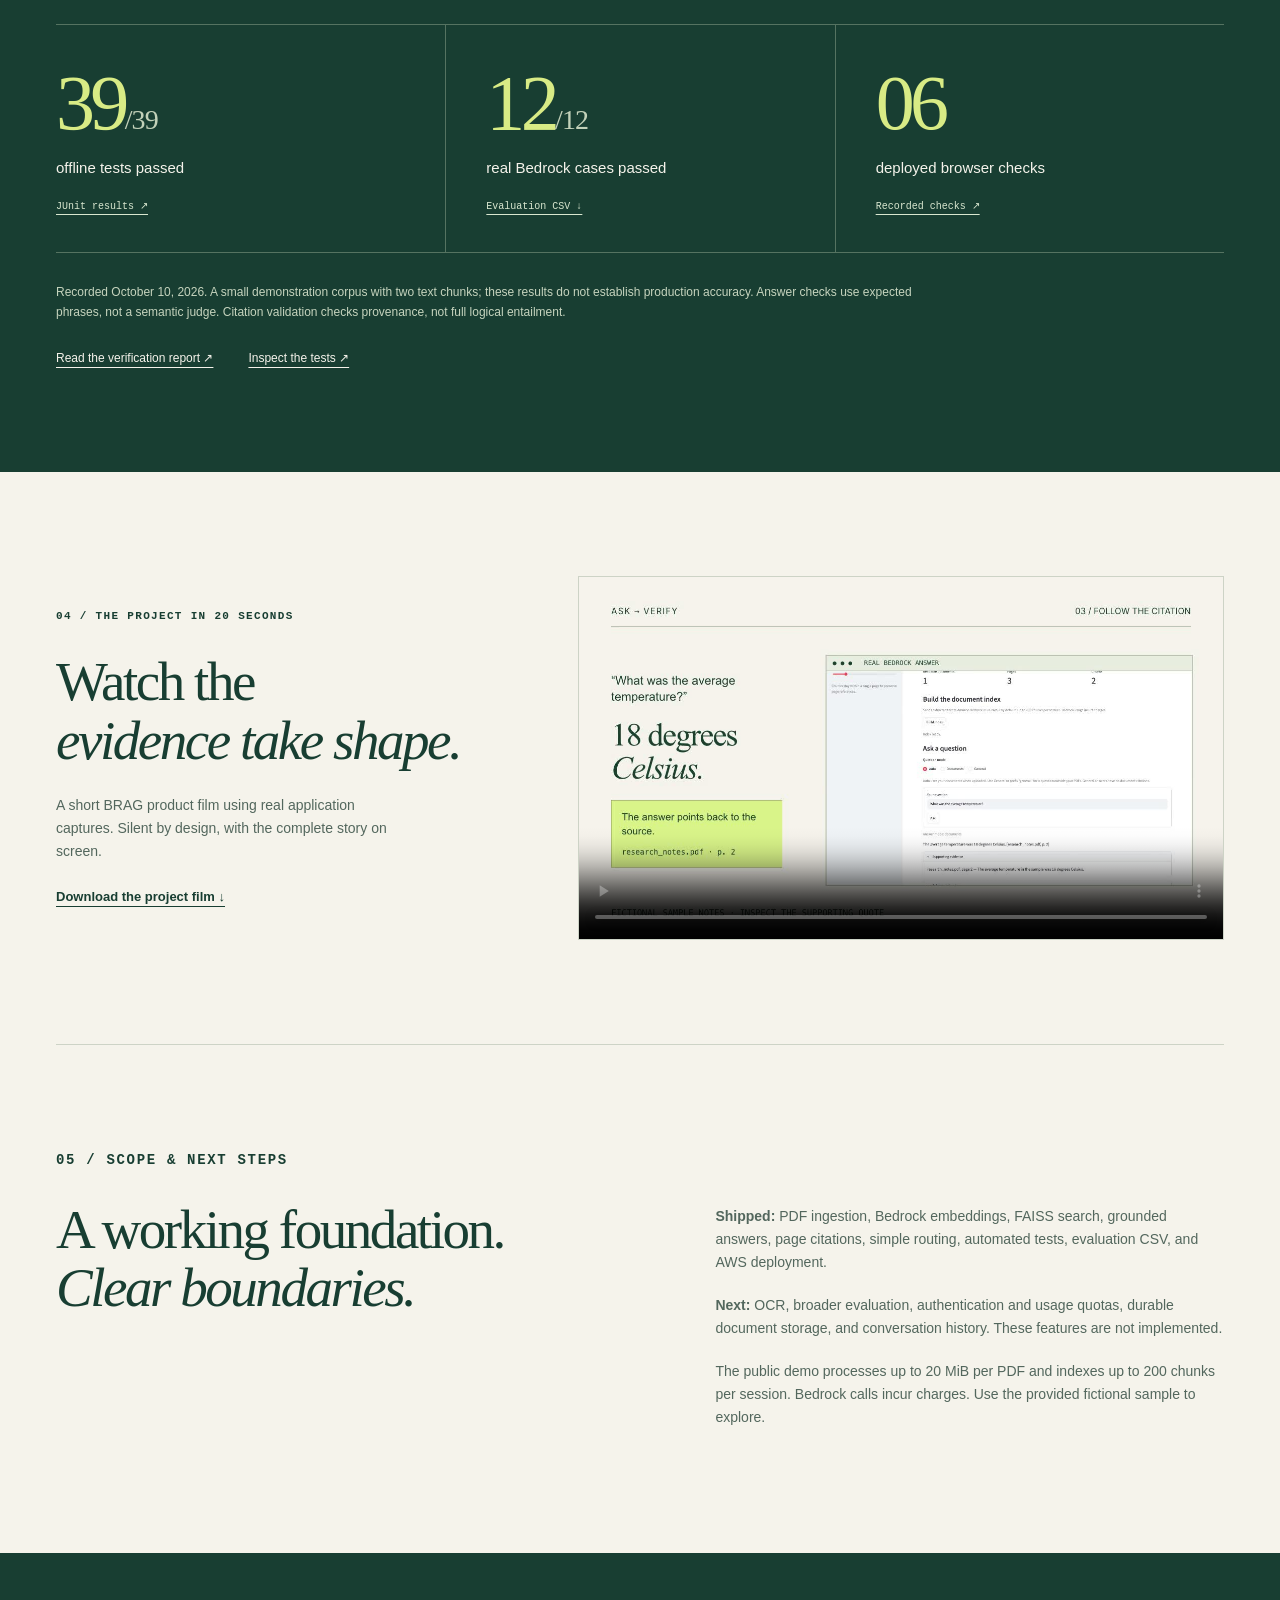
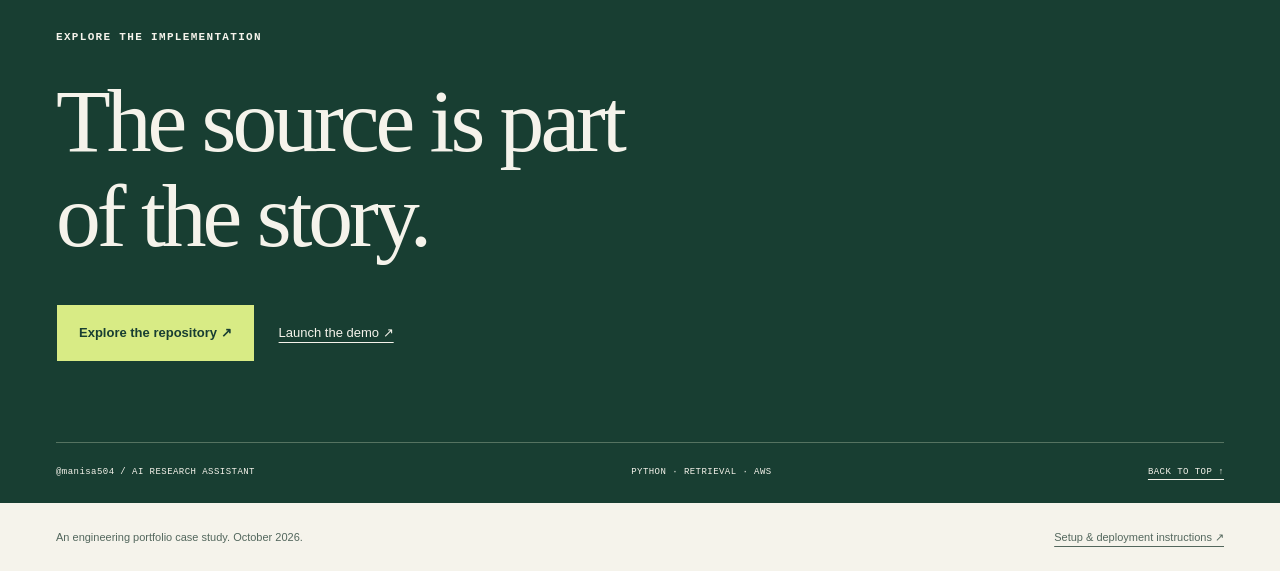
==== commit 03f2ea52: "Align Bedrock diagrams and showcase documentation before publishing" ====
--- a/doc/index.html
+++ b/doc/index.html
@@ -34,6 +34,7 @@
 <div class="diagram-panel" id="diagram-1" role="tabpanel" aria-labelledby="arch-1"><a href="diagrams/aws-deployment.drawio.png"><img width="2422" height="1422" src="diagrams/aws-deployment.drawio.png" alt="Browser to managed HTTPS load balancer to one Fargate task invoking Amazon Bedrock, with ECR, IAM, CloudWatch and ACM support." loading="lazy"></a><div><p>One ARM64 task in Ohio. A managed HTTPS endpoint. A task role scoped to two Bedrock models.</p><a href="diagrams/aws-deployment.drawio" download>Editable drawing ↓</a><a href="diagrams/aws-deployment.md">Architecture notes ↗</a></div></div>
 <div class="diagram-panel" id="diagram-2" role="tabpanel" aria-labelledby="arch-2" hidden><a href="diagrams/document-pipeline.drawio.png"><img width="2422" height="1422" src="diagrams/document-pipeline.drawio.png" alt="PDF validation, page extraction, page-bound chunks, Titan embeddings, and a session-local FAISS index." loading="lazy"></a><div><p>Explicit indexing keeps extraction inspectable. Changing uploads invalidates stale evidence.</p><a href="diagrams/document-pipeline.drawio" download>Editable drawing ↓</a><a href="diagrams/document-pipeline.md">Pipeline notes ↗</a></div></div>
 <div class="diagram-panel" id="diagram-3" role="tabpanel" aria-labelledby="arch-3" hidden><a href="diagrams/answer-flow.drawio.png"><img width="2422" height="1422" src="diagrams/answer-flow.drawio.png" alt="Rule-based router selects document retrieval or general inference, then source validation yields a cited answer or an abstention." loading="lazy"></a><div><p>Retrieve evidence, generate claims, verify provenance. General questions take one direct inference path.</p><a href="diagrams/answer-flow.drawio" download>Editable drawing ↓</a><a href="diagrams/answer-flow.md">Answer-flow notes ↗</a></div></div>
+<dl class="model-config" aria-label="Deployed model configuration"><div><dt>BEDROCK EMBEDDINGS</dt><dd><code>amazon.titan-embed-text-v2:0</code><span>InvokeModel · normalized 256-dimensional vectors</span></dd></div><div><dt>BEDROCK ANSWERS</dt><dd><code>amazon.nova-lite-v1:0</code><span>Converse · document evidence or general inference</span></dd></div><div><dt>REGION & INDEX</dt><dd><code>us-east-2 · FAISS IndexFlatIP</code><span>Regional model calls · session-local cosine search</span></dd></div></dl>
 <div class="decision-list"><div><span>01</span><h3>Preserve page boundaries</h3><p>Every chunk belongs to a single page. Citation mapping stays simple; cross-page context can be lost.</p></div><div><span>02</span><h3>Keep credentials out of code</h3><p>The local credential chain and a scoped ECS task role supply temporary credentials. Docker carries no keys.</p></div><div><span>03</span><h3>Make state disposable</h3><p>Files and FAISS live in isolated session memory. A task replacement can discard them; this is a single-task demo.</p></div></div></section>
 <section id="proof" class="proof section"><div class="wrap"><p class="eyebrow">03 / SHOW THE RECEIPTS</p><div class="two-col"><h2>Test the behavior.<br><em>Keep the evidence.</em></h2><p>Offline tests cover the mechanics. Real Bedrock cases check retrieval, source validity, expected answers, and missing information. A browser smoke test exercises the deployed application.</p></div><div class="proof-stats"><div><strong>39<span>/39</span></strong><p>offline tests passed</p><a href="evidence/pytest.xml">JUnit results ↗</a></div><div><strong>12<span>/12</span></strong><p>real Bedrock cases passed</p><a href="evidence/evaluation_results.csv" download>Evaluation CSV ↓</a></div><div><strong>06</strong><p>deployed browser checks</p><a href="evidence/browser-smoke.json">Recorded checks ↗</a></div></div><p class="proof-note">Recorded October 10, 2026. A small demonstration corpus with two text chunks; these results do not establish production accuracy. Answer checks use expected phrases, not a semantic judge. Citation validation checks provenance, not full logical entailment.</p><div class="proof-links"><a href="evidence/verification.md">Read the verification report ↗</a><a href="https://github.com/manisa504/ai-research-assistant/tree/main/tests">Inspect the tests ↗</a></div></div></section>
 <section class="film section wrap"><div><p class="eyebrow">04 / THE PROJECT IN 20 SECONDS</p><h2>Watch the<br><em>evidence take shape.</em></h2><p>A short BRAG product film using real application captures. Silent by design, with the complete story on screen.</p><a class="text-link" href="assets/brag.mp4" download>Download the project film ↓</a></div><video controls playsinline preload="metadata" poster="assets/brag.jpg" aria-label="20-second demonstration of PDF upload, Bedrock question answering, and a page citation"><source src="assets/brag.mp4" type="video/mp4"><a href="assets/brag.mp4">Download the video</a></video></section>
--- a/doc/styles.css
+++ b/doc/styles.css
@@ -1,2 +1,4 @@
 :root{--paper:#f5f3eb;--ink:#183e32;--muted:#53675d;--line:#cdd3c6;--lime:#d8eb85;--white:#fffef9;--serif:Georgia,'Times New Roman',serif;--sans:Arial,Helvetica,sans-serif;--mono:'Courier New',monospace}*{box-sizing:border-box}html{scroll-behavior:smooth;scroll-padding-top:92px}body{margin:0;background:var(--paper);color:var(--ink);font-family:var(--sans);font-size:16px;line-height:1.65}a{color:inherit;text-underline-offset:5px}button{font:inherit;color:inherit;cursor:pointer}button:focus-visible,a:focus-visible,video:focus-visible,[tabindex]:focus-visible{outline:3px solid #68820d;outline-offset:5px}img{display:block;max-width:100%;height:auto}p{margin:0 0 20px}h1,h2,h3{font-weight:400;margin:0;line-height:1.06}h1,h2{font-family:var(--serif);letter-spacing:-.045em}em{font-weight:400}h1{font-size:clamp(68px,6.7vw,104px)}h2{font-size:clamp(40px,4.3vw,65px)}h3{font-size:24px;letter-spacing:-.025em}code{font-family:var(--mono);font-size:.85em;overflow-wrap:anywhere}.wrap{max-width:1320px;width:calc(100% - 112px);margin:auto}.section{padding-top:104px;padding-bottom:104px}.eyebrow,.mini-label{font-family:var(--mono);font-size:11px;letter-spacing:.12em;font-weight:700}.eyebrow{margin-bottom:28px}.site-header{display:flex;align-items:center;justify-content:space-between;padding:22px 56px;border-bottom:1px solid var(--line);gap:24px}.brand{display:flex;align-items:center;gap:12px;text-decoration:none;font-size:12px;letter-spacing:.09em;font-weight:700;white-space:nowrap}.brand-icon{display:inline-flex;align-items:center;justify-content:center;width:37px;height:37px;border:1px solid var(--ink);font:italic 30px var(--serif);position:relative}.brand-icon span{font:13px var(--sans);align-self:flex-start;margin-top:5px}.site-header nav{display:flex;gap:30px;font-size:13px}.site-header nav a{text-decoration:none}.nav-github{border-left:1px solid var(--line);padding-left:30px}.hero{display:grid;grid-template-columns:1fr 1.1fr;align-items:center;gap:64px;min-height:760px;padding-top:78px;padding-bottom:90px}.dot{display:inline-block;width:7px;height:7px;background:#597c38;border-radius:50%;margin-right:8px}.lede{max-width:480px;font-size:18px;color:var(--muted);margin-top:30px;margin-bottom:34px;line-height:1.7}.actions{display:flex;align-items:center;gap:24px;flex-wrap:wrap}.button{display:inline-flex;gap:24px;align-items:center;justify-content:space-between;padding:17px 22px;font-size:13px;font-weight:700;text-decoration:none;border:1px solid var(--ink);transition:background .2s}.primary{background:var(--ink);color:var(--paper)}.primary:hover{background:#285843}.text-link{font-size:13px;font-weight:700}.hero-foot{font-family:var(--mono);font-size:9px;letter-spacing:.07em;display:flex;flex-wrap:wrap;gap:24px;margin-top:48px;margin-bottom:0}.hero-visual{position:relative;padding-bottom:66px}.visual-top,.visual-bottom{display:flex;justify-content:space-between;gap:20px;font:9px var(--mono);letter-spacing:.06em}.visual-top{margin:0 0 14px}.visual-bottom{margin-top:18px}.browser-frame{background:var(--white);border:1px solid #b7c0b2;box-shadow:0 22px 50px #183e3212;overflow:hidden}.browser-chrome{display:flex;align-items:center;justify-content:space-between;gap:12px;background:#e6eadf;padding:10px 14px;color:#53675d;font:9px var(--mono);border-bottom:1px solid var(--line)}.traffic{color:#66795e;letter-spacing:4px}.browser-frame img{width:100%;aspect-ratio:1.31;object-fit:cover;object-position:bottom}.source-note{position:absolute;bottom:3px;left:28px;right:38px;padding:25px 28px 20px;background:var(--lime);box-shadow:0 12px 25px #183e3214;border:1px solid #aabb64}.source-note p{font:25px/1.2 var(--serif);letter-spacing:-.02em;margin:10px 0 15px;max-width:350px}.source-note strong{font-weight:400}.citation{font:10px var(--mono);padding:5px 8px;border:1px solid #86964e}.note-arrow{position:absolute;right:25px;bottom:20px;font-size:39px}.stack-bar{border-top:1px solid var(--line);border-bottom:1px solid var(--line)}.stack-bar .wrap{display:flex;align-items:center;justify-content:space-between;gap:36px;padding:23px 0}.stack-bar span{font:10px var(--mono);letter-spacing:.1em;white-space:nowrap}.stack-bar p{margin:0;font-size:13px}.stack-bar i{font-style:normal;margin:0 18px;color:#84917d}.two-col{display:grid;grid-template-columns:1.1fr 1fr;gap:100px}.two-col>div,.two-col>p{color:var(--muted);padding-top:4px;max-width:520px}.intro .text-link{color:var(--ink)}.walkthrough{background:#e9ede1;border-block:1px solid var(--line)}.section-head{display:flex;align-items:flex-end;justify-content:space-between;gap:40px;margin-bottom:30px}.section-head .text-link{margin-bottom:8px;white-space:nowrap}.section-description{max-width:640px;color:var(--muted);margin-bottom:48px}.walk-layout{display:grid;grid-template-columns:340px 1fr;gap:58px}.step-list{padding-top:3px}.step{background:transparent;border:0;border-bottom:1px solid #bcc6b3;text-align:left;display:flex;gap:20px;width:100%;padding:24px 14px;align-items:flex-start;transition:background .2s}.step.active{background:var(--ink);color:var(--paper)}.step-number{font:11px var(--mono);padding-top:4px}.step strong{font-size:16px;font-weight:400;display:block;line-height:1.4}.step small{display:block;font-size:12px;color:var(--muted);margin-top:6px}.step.active small{color:#cedbc7}.step>span:last-child{margin-left:auto}.walk-tip{margin:30px 12px 0}.walk-tip p{font-size:13px;margin-top:8px;color:var(--muted)}.walk-panels{min-width:0}.walk-panels article{background:var(--white);border:1px solid #bfc9b5;box-shadow:0 12px 24px #183e3205}.panel-copy{padding:28px 30px 12px}.panel-copy p{font-size:14px;color:var(--muted);margin-top:16px}.walk-panels img{width:100%;aspect-ratio:1.4;object-fit:cover;object-position:bottom;border-block:1px solid var(--line)}#walk-1 img{object-position:top}.panel-bottom{font:9px var(--mono);letter-spacing:.04em;padding:15px 22px}.section-aside{font:10px/1.9 var(--mono);text-align:right;color:var(--muted)}.diagram-tabs{display:flex;gap:10px;margin-top:45px;margin-bottom:20px}.diagram-tabs button{padding:12px 22px;background:transparent;border:1px solid var(--line);font-size:13px}.diagram-tabs button[aria-selected=true]{background:var(--ink);color:var(--paper);border-color:var(--ink)}.diagram-panel{border:1px solid var(--line);background:#f5f5f5}.diagram-panel>div{border-top:1px solid var(--line);padding:22px 26px;display:flex;align-items:center;gap:24px;flex-wrap:wrap}.diagram-panel p{font-size:13px;flex:1;min-width:240px;margin:0;color:var(--muted)}.diagram-panel>div a{font-size:11px;white-space:nowrap}.decision-list{margin-top:48px}.decision-list>div{display:grid;grid-template-columns:40px 1fr 1.3fr;gap:30px;border-top:1px solid var(--line);padding:25px 0}.decision-list>div>span{font:11px var(--mono);padding-top:7px}.decision-list h3{font:23px var(--serif);letter-spacing:-.02em;line-height:1.35}.decision-list p{color:var(--muted);font-size:14px;margin:0}.proof{background:var(--ink);color:var(--paper)}.proof .two-col>p{color:#ced9c8}.proof-stats{display:grid;grid-template-columns:1fr 1fr 1fr;margin:55px 0 30px;border-block:1px solid #557361}.proof-stats>div{padding:35px 0}.proof-stats>div+div{border-left:1px solid #557361;padding-left:40px}.proof-stats strong{font:78px/1.1 var(--serif);color:var(--lime);letter-spacing:-.06em}.proof-stats strong span{font-size:28px;color:#c2d1b9;letter-spacing:-.03em}.proof-stats p{font-size:15px;margin:10px 0}.proof-stats a{font:10px var(--mono);color:#d9e7d0}.proof-note{color:#c6d4be;font-size:12px;max-width:890px}.proof-links{display:flex;gap:35px;font-size:12px;margin-top:26px}.film{display:grid;grid-template-columns:.7fr 1fr;align-items:center;gap:70px}.film p:not(.eyebrow){color:var(--muted);font-size:14px;max-width:360px;margin-top:24px}.film video{display:block;width:100%;border:1px solid var(--line);background:var(--ink)}.next{border-top:1px solid var(--line)}.next p{font-size:14px}.closing{background:var(--ink);color:var(--paper);padding:75px 0 26px}.closing h2{font-size:clamp(60px,7vw,98px);max-width:700px;margin-bottom:40px}.lime{background:var(--lime);color:var(--ink)}.lime:hover{background:#e7f3b1}.closing-link{font-size:13px}.closing-bottom{display:flex;justify-content:space-between;gap:20px;margin-top:80px;padding-top:24px;border-top:1px solid #557361;font:9px var(--mono);letter-spacing:.05em}footer{display:flex;justify-content:space-between;gap:20px;padding-block:25px;font-size:11px;color:var(--muted)}.skip{position:absolute;top:-60px;left:20px;background:var(--lime);padding:12px;z-index:10}.skip:focus{top:12px}[hidden]{display:none!important}
 @media(min-width:1600px){.hero{min-height:830px}}@media(max-width:1100px){.wrap{width:calc(100% - 64px)}.site-header{padding-inline:32px}.site-header nav{gap:18px}.hero{gap:35px}.hero h1{font-size:72px}.actions{gap:18px}.hero-visual{padding-bottom:70px}.source-note{left:14px;right:14px}.source-note p{font-size:21px}.two-col{gap:45px}.walk-layout{grid-template-columns:280px 1fr;gap:28px}.stack-bar i{margin-inline:9px}.film{gap:40px}.visual-bottom span:last-child{display:none}}@media(max-width:760px){html{scroll-padding-top:20px}.wrap{width:calc(100% - 40px)}.site-header{padding:18px 20px;align-items:flex-start}.brand{font-size:9px;gap:8px}.brand-icon{width:30px;height:30px;font-size:25px}.site-header nav{gap:12px;flex-wrap:wrap;justify-content:flex-end;font-size:10px;max-width:190px}.nav-github{border:0;padding-left:0}.hero{display:block;min-height:0;padding:54px 0 65px}.hero h1{font-size:76px}.lede{font-size:17px}.hero-foot{margin-top:30px}.hero-visual{margin-top:46px;max-width:600px}.source-note{left:18px;right:18px;bottom:-5px}.source-note p{max-width:80%;font-size:24px}.visual-top,.visual-bottom{font-size:8px}.stack-bar .wrap{display:block;padding-block:18px}.stack-bar p{margin-top:10px;font-size:12px;line-height:1.9}.stack-bar i{margin-inline:6px}.section{padding-block:64px}.two-col{grid-template-columns:1fr;gap:25px}h2{font-size:45px}.section-head{align-items:flex-start;flex-direction:column;gap:20px}.section-head .text-link{white-space:normal}.walk-layout{grid-template-columns:1fr;gap:26px}.step-list{display:grid;grid-template-columns:1fr 1fr;gap:6px}.step{padding:16px 10px;gap:8px;border:1px solid #bcc6b3}.step strong{font-size:13px}.step small{font-size:10px}.step>span:last-child{display:none}.walk-tip{grid-column:1/-1;margin:15px 3px 0}.walk-tip p{margin-bottom:0}.panel-copy{padding:22px 20px 8px}.panel-copy p{font-size:13px}.panel-bottom{font-size:8px;padding:12px 15px}.section-aside{text-align:left}.diagram-tabs{margin-top:25px;gap:5px}.diagram-tabs button{flex:1;padding:10px 8px;font-size:11px}.diagram-panel>div{padding:18px;gap:18px}.diagram-panel>div p{flex-basis:100%;min-width:0}.decision-list>div{grid-template-columns:24px 1fr;gap:12px}.decision-list p{grid-column:2}.proof-stats{margin-top:30px}.proof-stats>div{padding:25px 0}.proof-stats>div+div{padding-left:15px}.proof-stats strong{font-size:50px}.proof-stats strong span{font-size:18px}.proof-stats p{font-size:11px;max-width:80px}.proof-stats a{font-size:8px}.proof-links{flex-direction:column;gap:15px}.film{grid-template-columns:1fr;gap:30px}.film p:not(.eyebrow){max-width:none}.closing{padding-top:55px}.closing h2{font-size:65px}.closing-bottom{flex-wrap:wrap;margin-top:55px;line-height:1.7}.closing-bottom span:nth-child(2){display:none}footer{flex-direction:column;gap:8px;font-size:10px}.eyebrow{font-size:10px;margin-bottom:20px}}@media(prefers-reduced-motion:reduce){html{scroll-behavior:auto}*{transition:none!important}}
+
+.model-config{margin:32px 0 0;border-top:1px solid var(--line)}.model-config>div{display:grid;grid-template-columns:200px 1fr;gap:24px;padding:18px 0;border-bottom:1px solid var(--line)}.model-config dt{font:10px/1.8 var(--mono);letter-spacing:.08em}.model-config dd{margin:0;font-size:15px}.model-config dd span{display:block;font-size:12px;color:var(--muted);margin-top:4px}@media(max-width:760px){.model-config>div{grid-template-columns:1fr;gap:6px}.model-config dd{font-size:14px}}
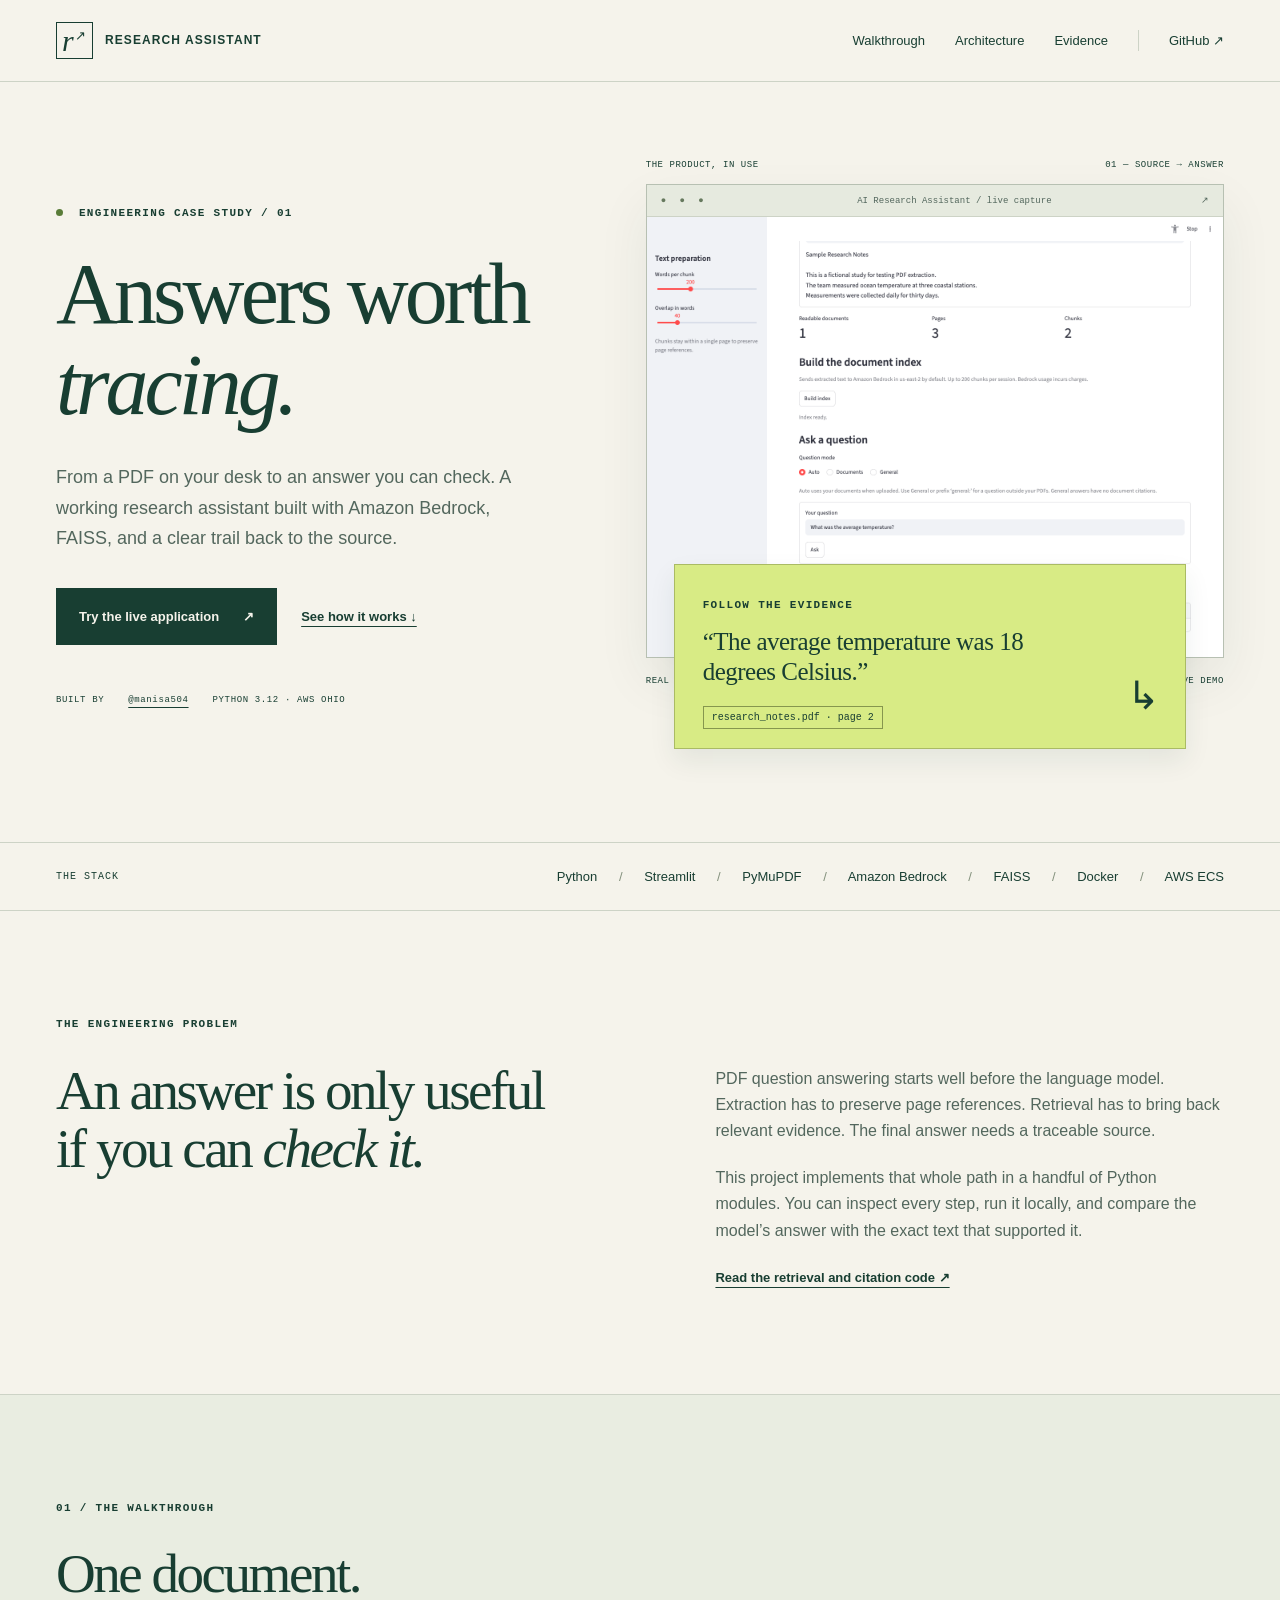
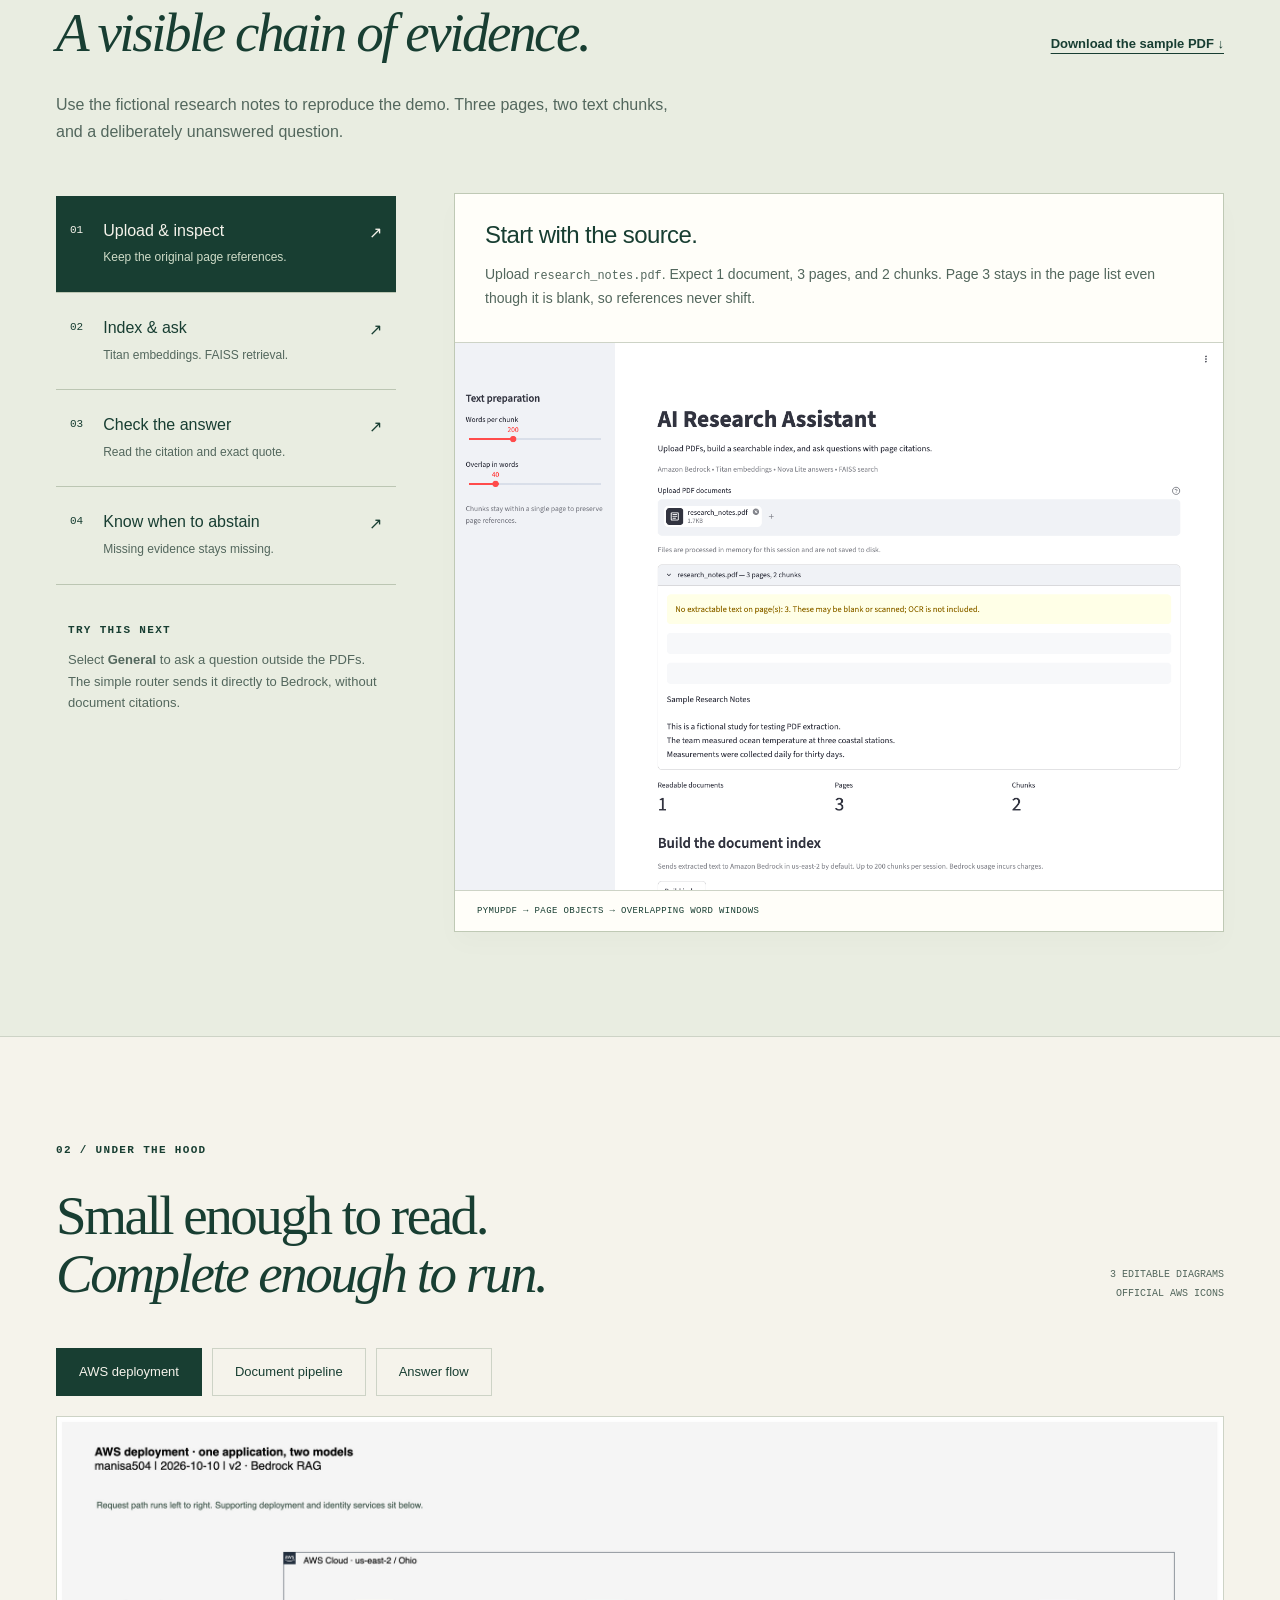
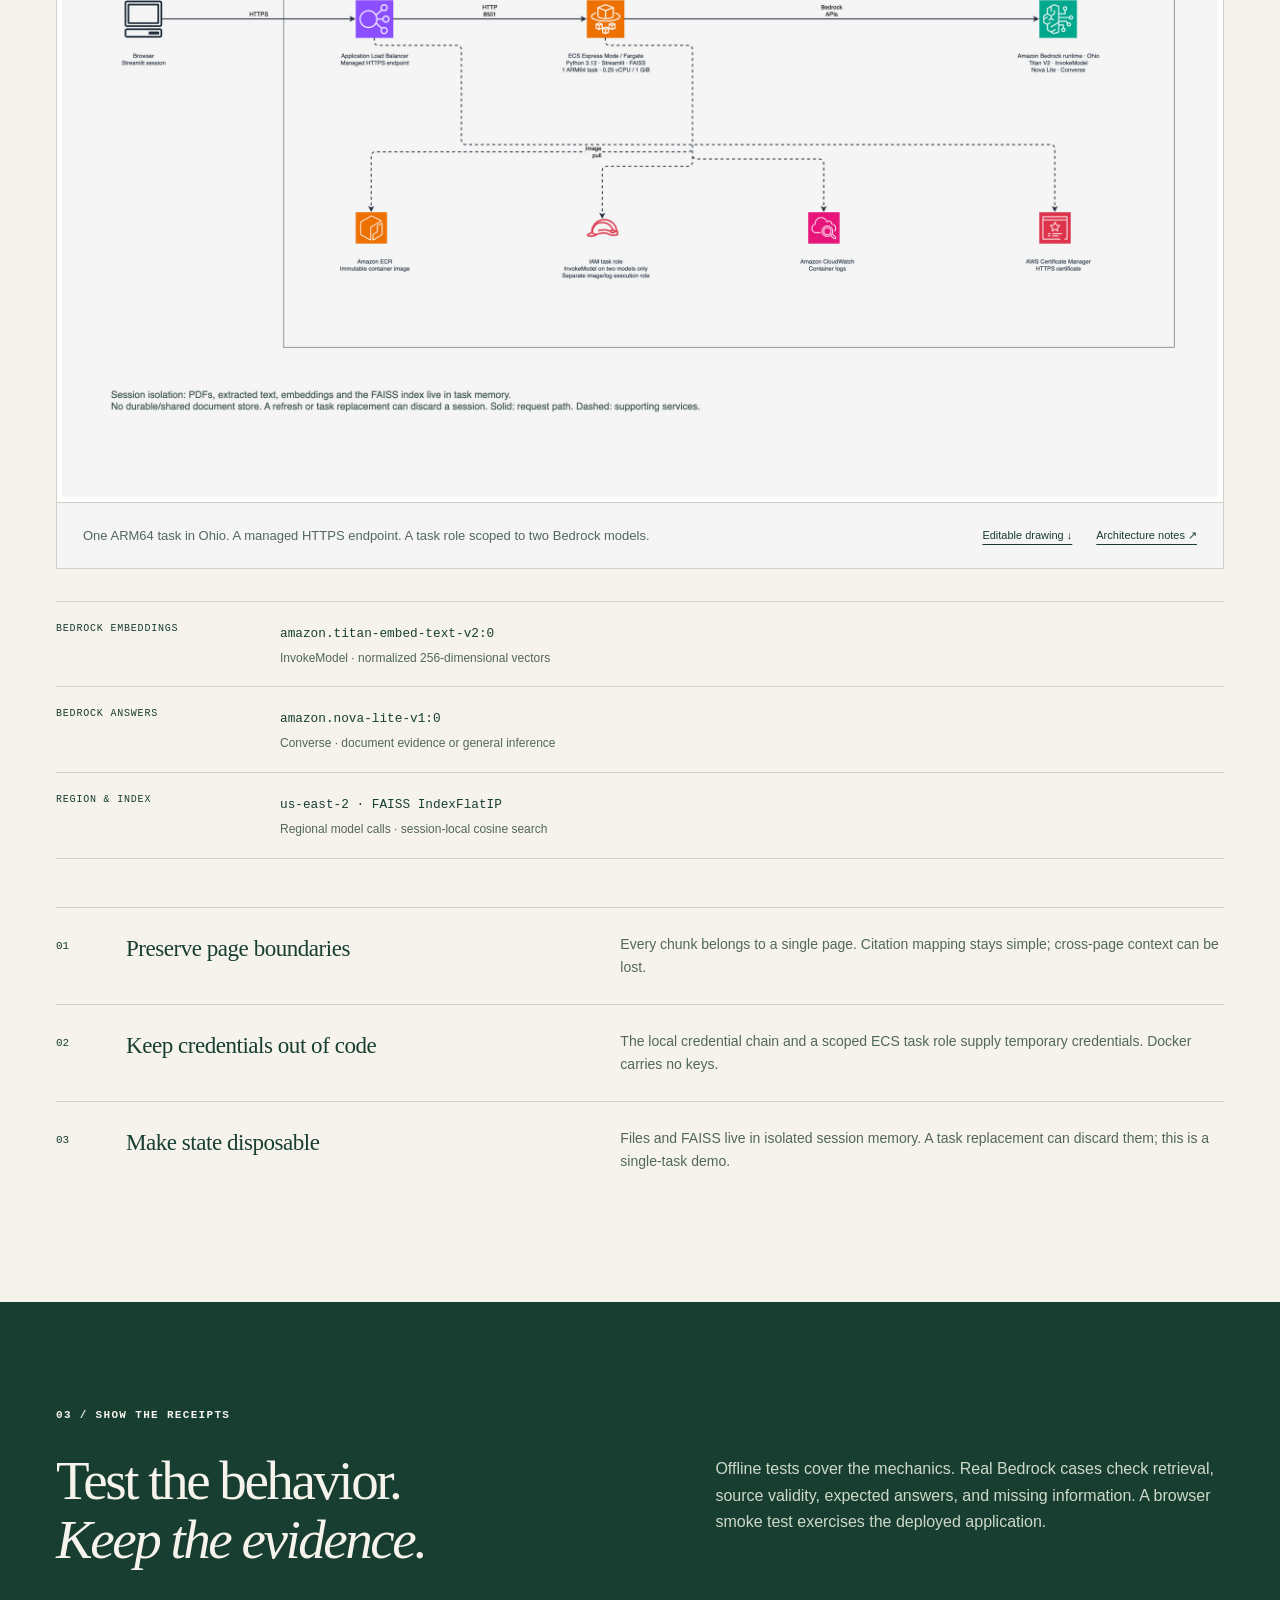
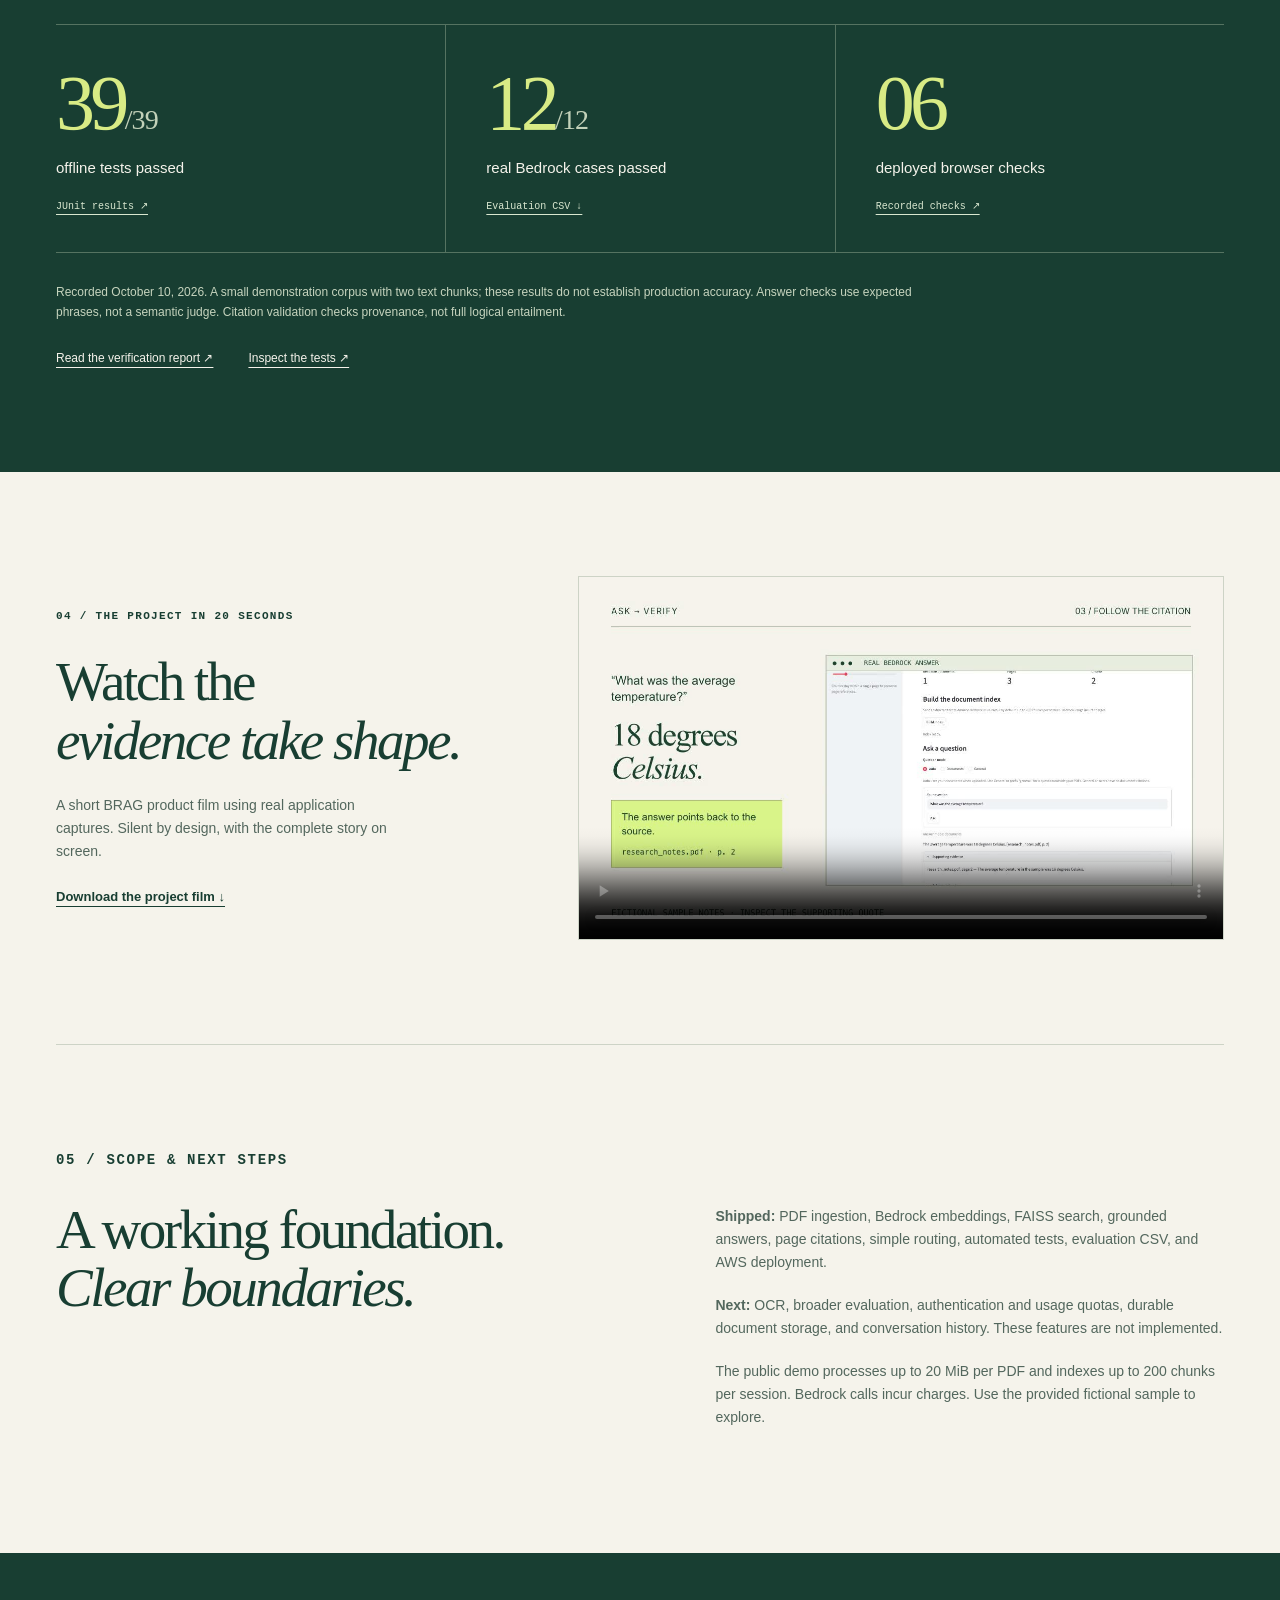
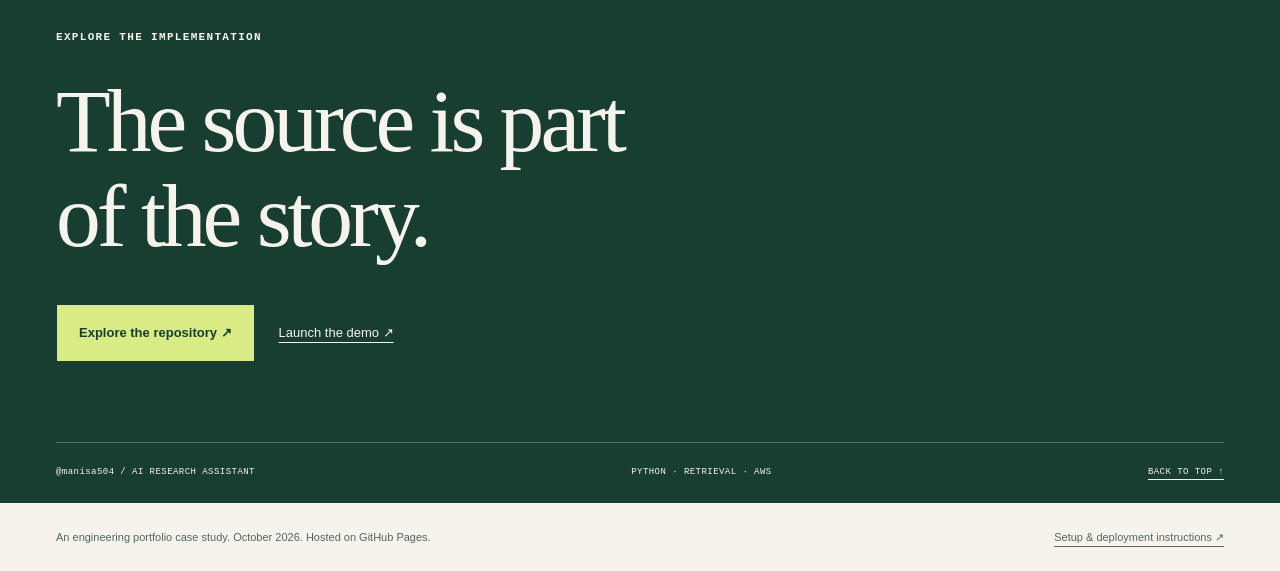
==== commit 369b8504: "Fix Pages publishing source for static project showcase" ====
--- a/doc/index.html
+++ b/doc/index.html
@@ -41,5 +41,5 @@
 <section class="next section wrap"><p class="eyebrow">05 / SCOPE & NEXT STEPS</p><div class="two-col"><h2>A working foundation.<br><em>Clear boundaries.</em></h2><div><p><strong>Shipped:</strong> PDF ingestion, Bedrock embeddings, FAISS search, grounded answers, page citations, simple routing, automated tests, evaluation CSV, and AWS deployment.</p><p><strong>Next:</strong> OCR, broader evaluation, authentication and usage quotas, durable document storage, and conversation history. These features are not implemented.</p><p>The public demo processes up to 20 MiB per PDF and indexes up to 200 chunks per session. Bedrock calls incur charges. Use the provided fictional sample to explore.</p></div></div></section>
 <section class="closing"><div class="wrap"><p class="eyebrow">EXPLORE THE IMPLEMENTATION</p><h2>The source is part<br>of the story.</h2><div class="actions"><a class="button lime" href="https://github.com/manisa504/ai-research-assistant">Explore the repository ↗</a><a class="closing-link" href="https://ai-9cc795dd20a04970bca0dd0293f8831e.ecs.us-east-2.on.aws">Launch the demo ↗</a></div><div class="closing-bottom"><span>@manisa504 / AI RESEARCH ASSISTANT</span><span>PYTHON · RETRIEVAL · AWS</span><a href="#">BACK TO TOP ↑</a></div></div></section>
 </main>
-<footer class="wrap"><span>An engineering portfolio case study. October 2026.</span><a href="https://github.com/manisa504/ai-research-assistant/blob/main/README.md">Setup & deployment instructions ↗</a></footer>
+<footer class="wrap"><span>An engineering portfolio case study. October 2026. Hosted on GitHub Pages.</span><a href="https://github.com/manisa504/ai-research-assistant/blob/main/README.md">Setup & deployment instructions ↗</a></footer>
 </body></html>
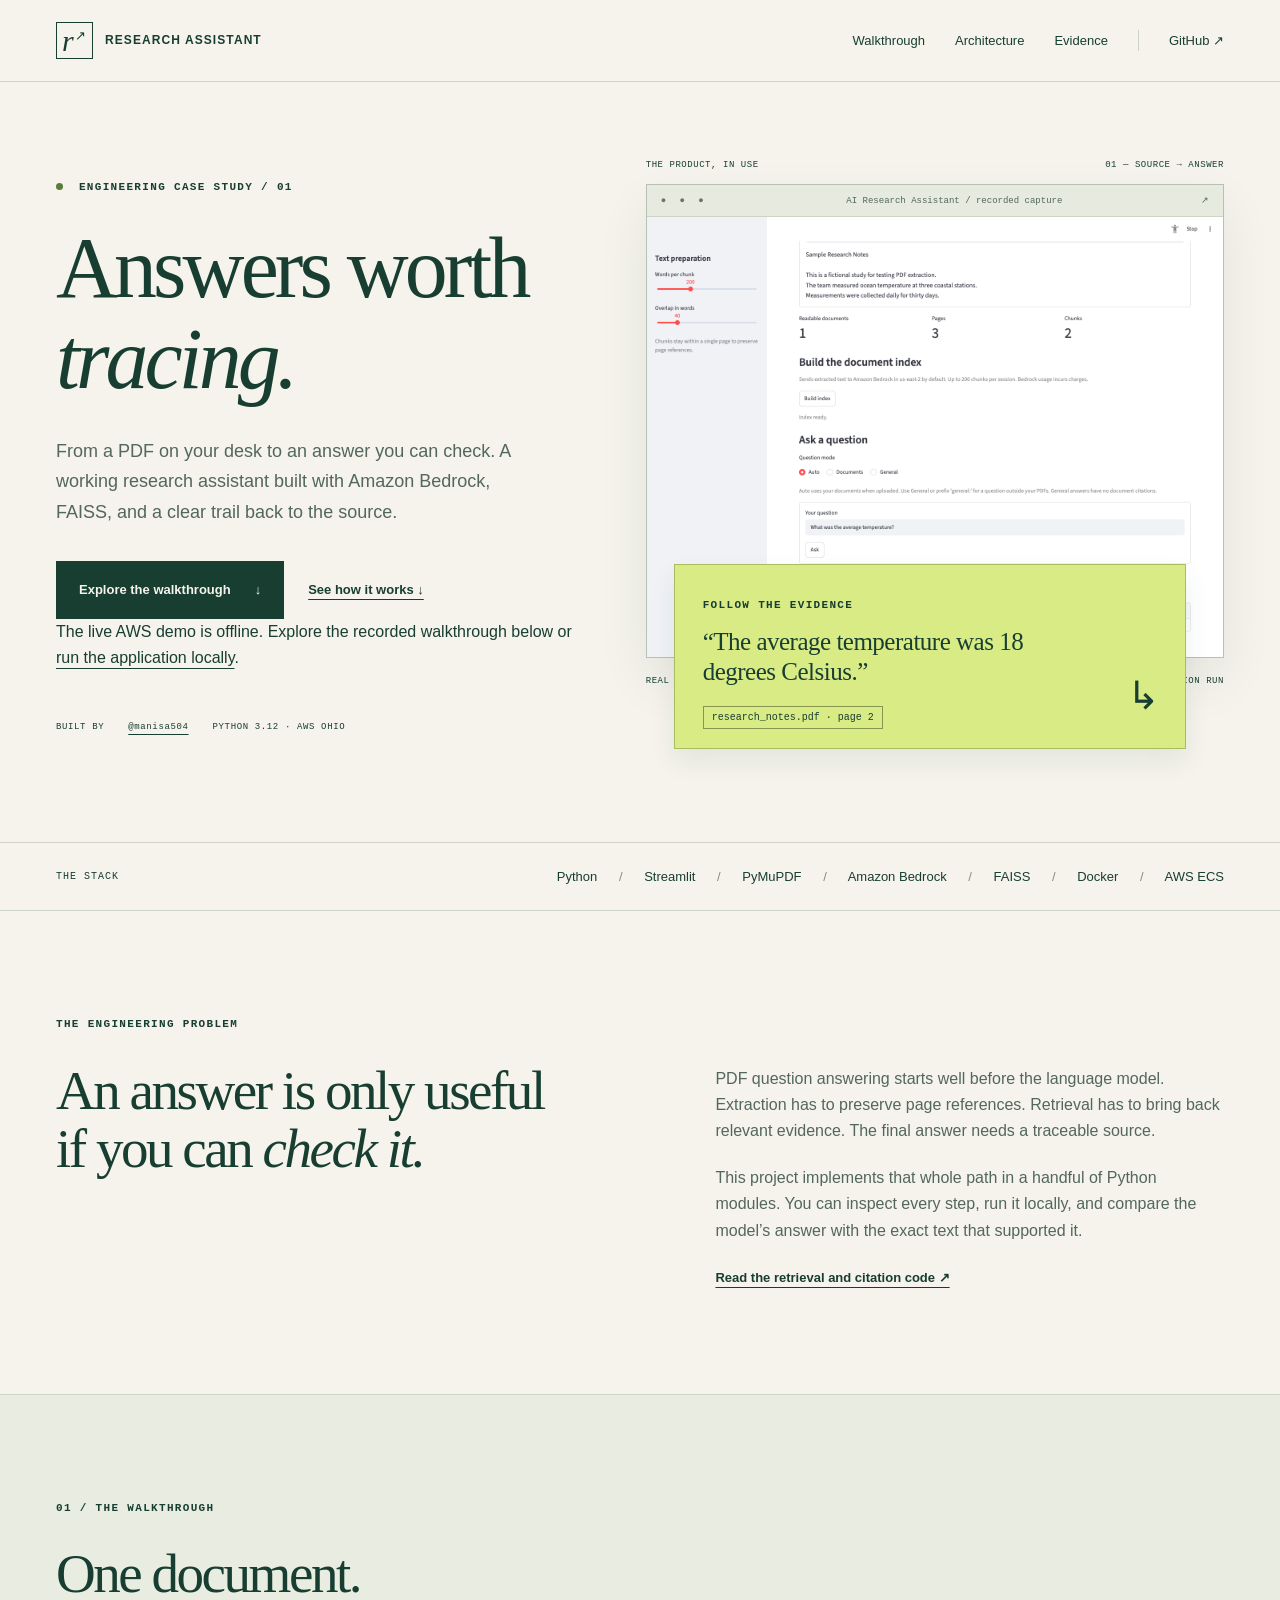
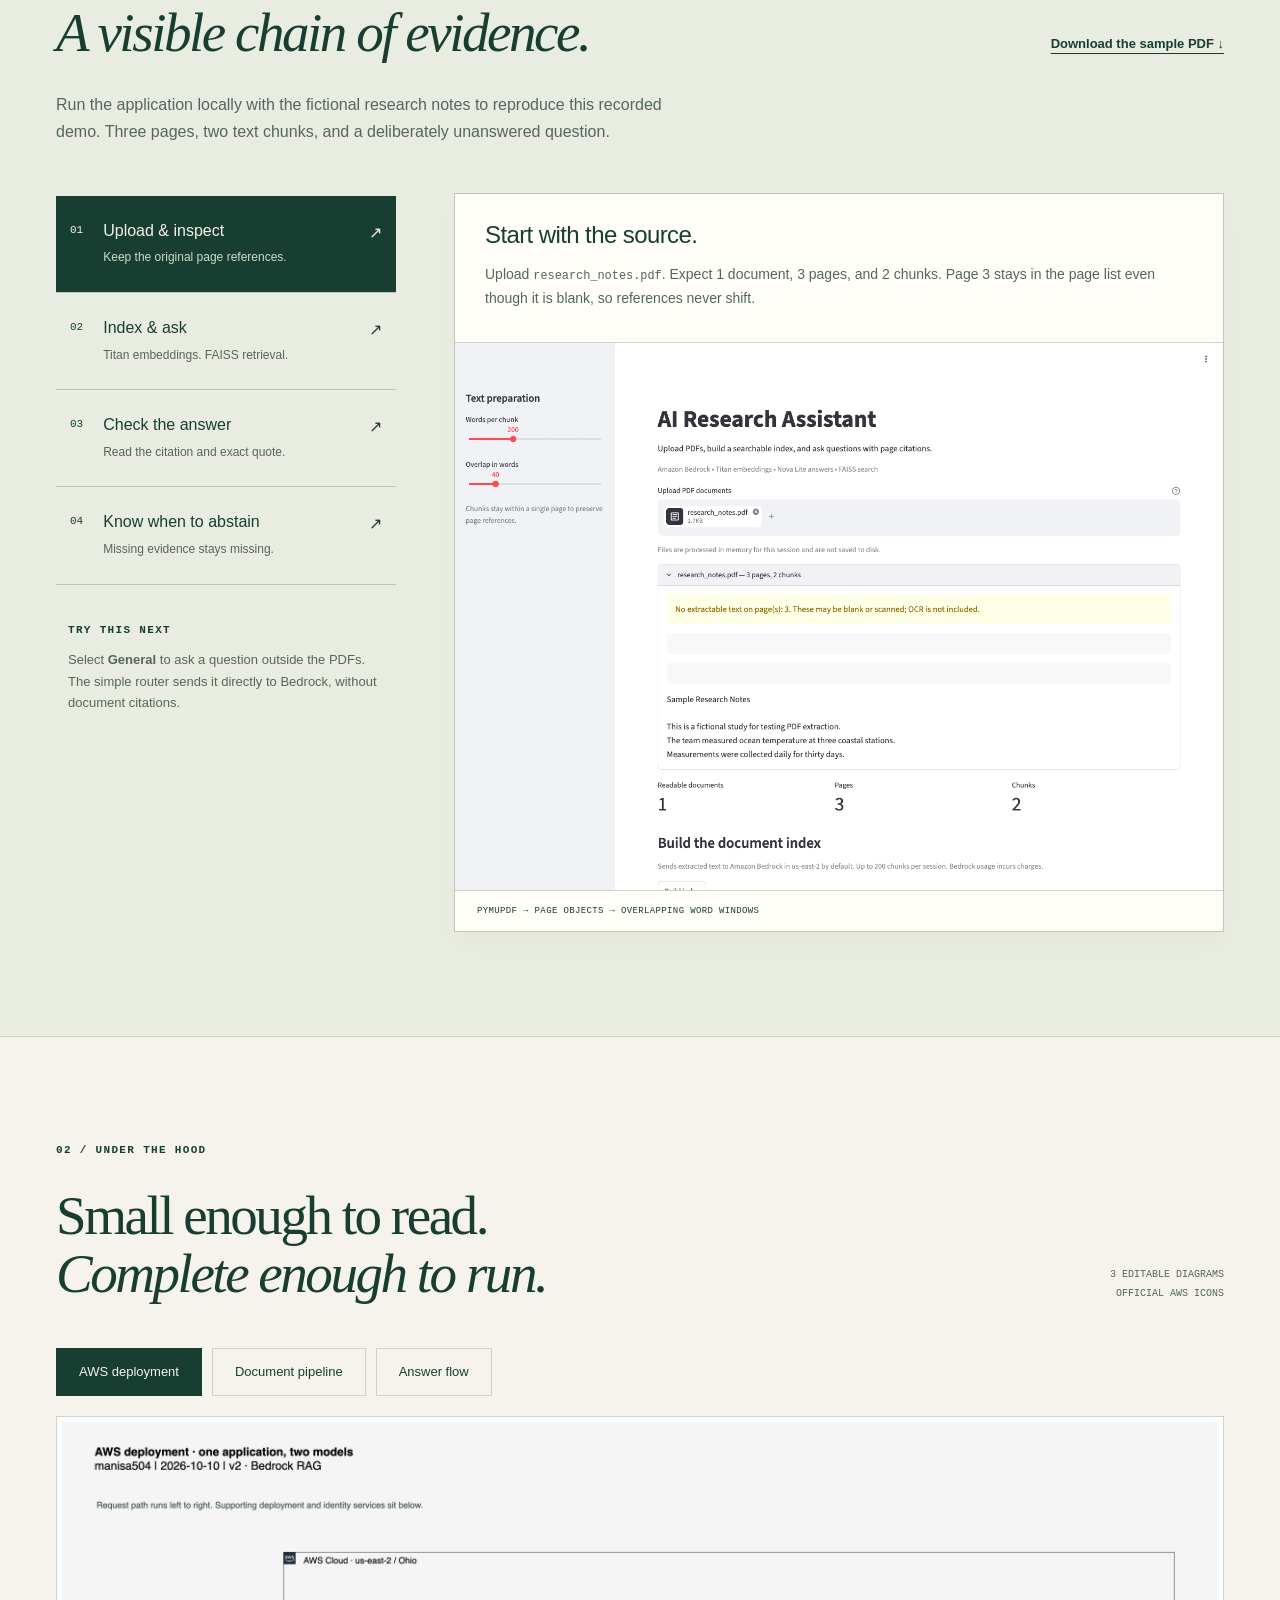
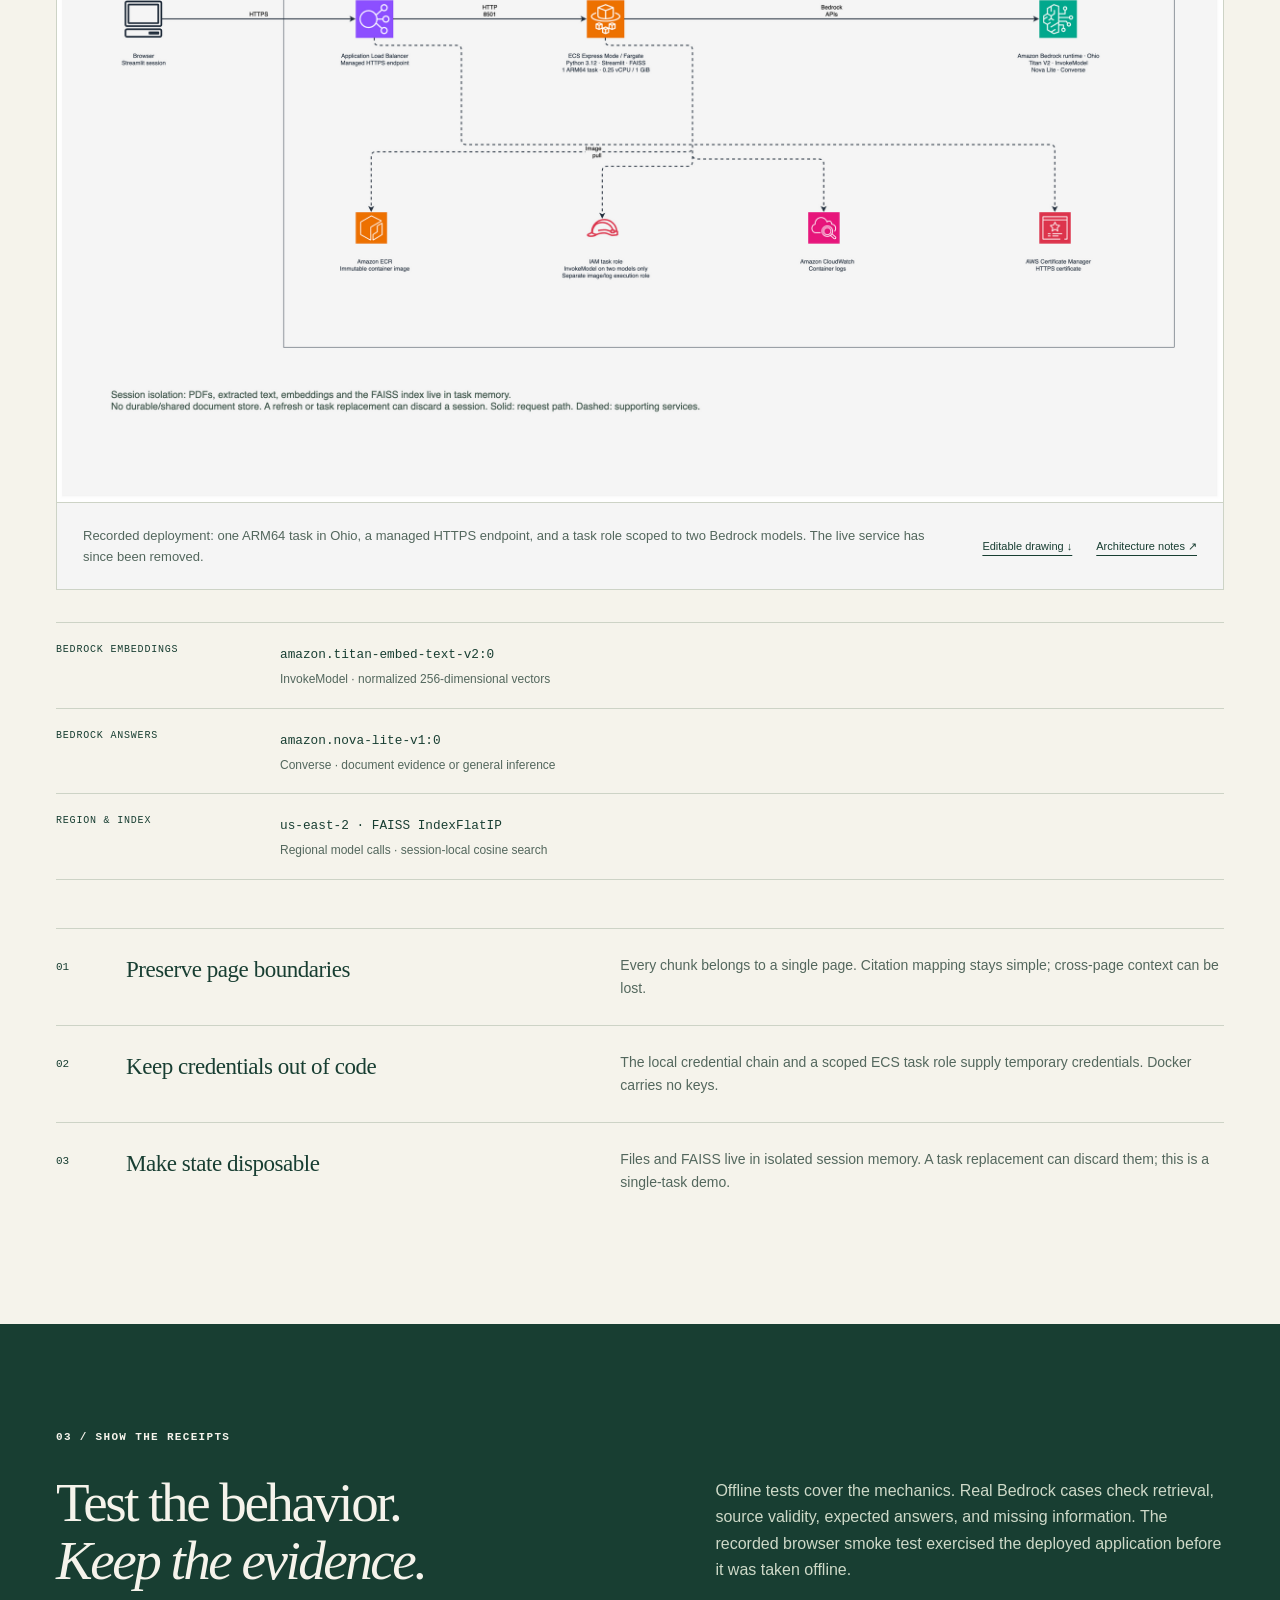
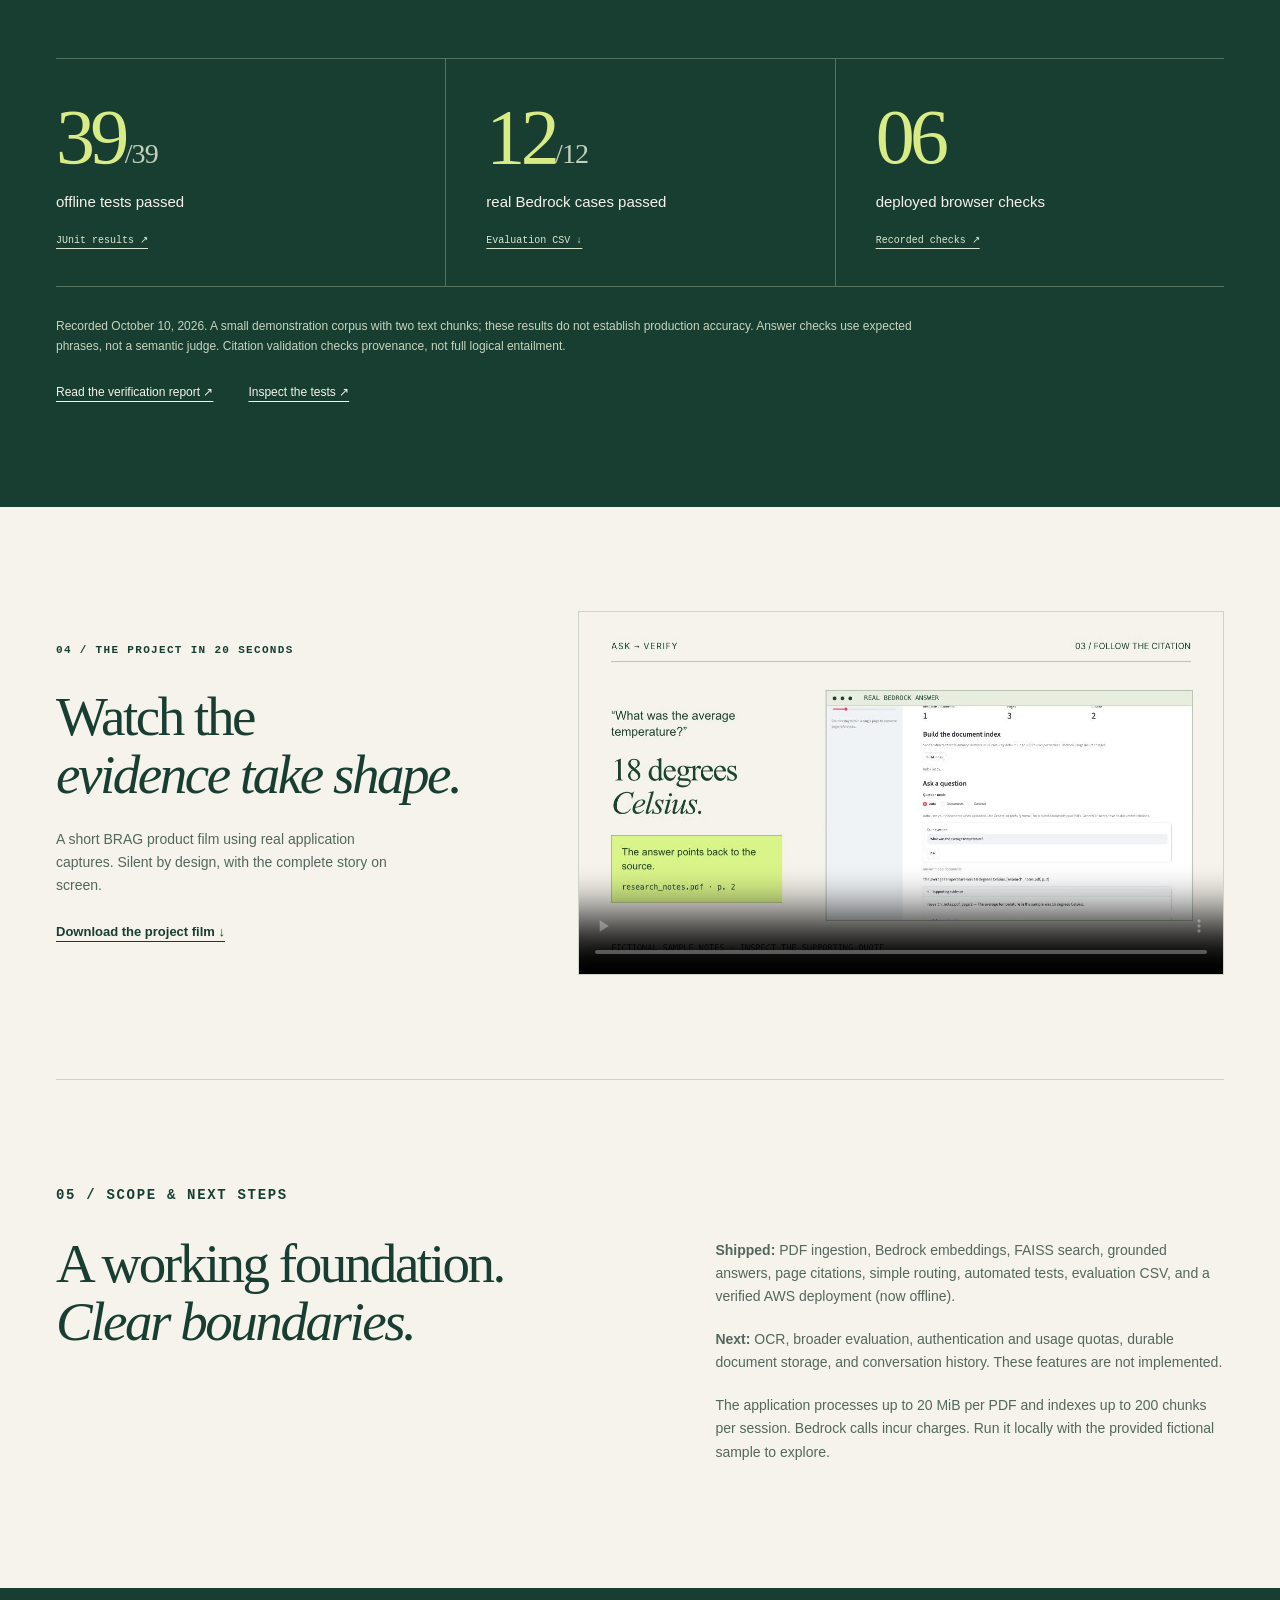
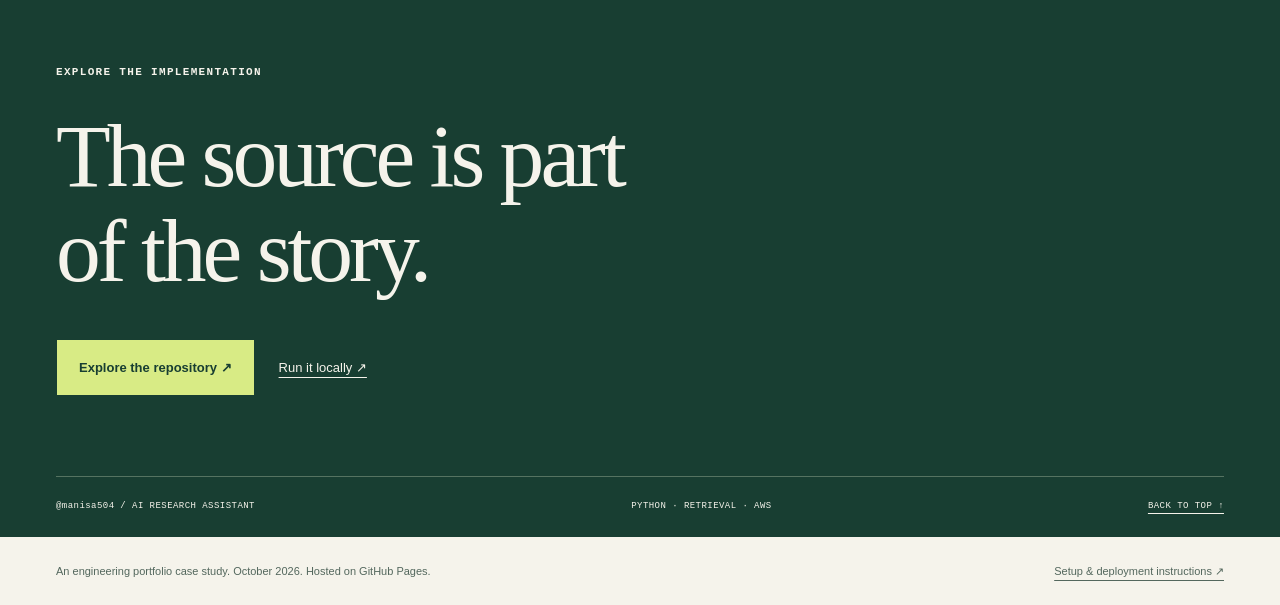
==== commit 5ffe9222: "Mark retired AWS demo offline in project showcase" ====
--- a/doc/index.html
+++ b/doc/index.html
@@ -11,12 +11,12 @@
 <header class="site-header"><a class="brand" href="#"><span class="brand-icon" aria-hidden="true">r<span>↗</span></span> RESEARCH ASSISTANT</a><nav aria-label="Main navigation"><a href="#walkthrough">Walkthrough</a><a href="#architecture">Architecture</a><a href="#proof">Evidence</a><a class="nav-github" href="https://github.com/manisa504/ai-research-assistant">GitHub ↗</a></nav></header>
 <main id="main">
 <section class="hero wrap" aria-labelledby="hero-title">
-<div class="hero-copy"><p class="eyebrow"><span class="dot"></span> ENGINEERING CASE STUDY / 01</p><h1 id="hero-title">Answers worth<br><em>tracing.</em></h1><p class="lede">From a PDF on your desk to an answer you can check. A working research assistant built with Amazon Bedrock, FAISS, and a clear trail back to the source.</p><div class="actions"><a class="button primary" href="https://ai-9cc795dd20a04970bca0dd0293f8831e.ecs.us-east-2.on.aws">Try the live application <span>↗</span></a><a class="text-link" href="#walkthrough">See how it works ↓</a></div><p class="hero-foot">BUILT BY <a href="https://github.com/manisa504">@manisa504</a><span>PYTHON 3.12 · AWS OHIO</span></p></div>
-<div class="hero-visual"><div class="visual-top"><span>THE PRODUCT, IN USE</span><span>01 — SOURCE → ANSWER</span></div><div class="browser-frame"><div class="browser-chrome"><span class="traffic" aria-hidden="true">● ● ●</span><span>AI Research Assistant / live capture</span><span aria-hidden="true">↗</span></div><img src="evidence/03-answer.png" width="1440" height="1100" alt="Actual Streamlit interface answering a temperature question with a research_notes.pdf page 2 citation."></div><div class="source-note"><span class="mini-label">FOLLOW THE EVIDENCE</span><p>“The average temperature was <strong>18 degrees Celsius.</strong>”</p><span class="citation">research_notes.pdf · page 2</span><span class="note-arrow" aria-hidden="true">↳</span></div><div class="visual-bottom"><span>REAL BEDROCK INFERENCE</span><span>NO MOCK ANSWERS IN THE LIVE DEMO</span></div></div>
+<div class="hero-copy"><p class="eyebrow"><span class="dot"></span> ENGINEERING CASE STUDY / 01</p><h1 id="hero-title">Answers worth<br><em>tracing.</em></h1><p class="lede">From a PDF on your desk to an answer you can check. A working research assistant built with Amazon Bedrock, FAISS, and a clear trail back to the source.</p><div class="actions"><a class="button primary" href="#walkthrough">Explore the walkthrough <span>↓</span></a><a class="text-link" href="#walkthrough">See how it works ↓</a></div><p class="demo-status">The live AWS demo is offline. Explore the recorded walkthrough below or <a href="https://github.com/manisa504/ai-research-assistant#run-locally">run the application locally</a>.</p><p class="hero-foot">BUILT BY <a href="https://github.com/manisa504">@manisa504</a><span>PYTHON 3.12 · AWS OHIO</span></p></div>
+<div class="hero-visual"><div class="visual-top"><span>THE PRODUCT, IN USE</span><span>01 — SOURCE → ANSWER</span></div><div class="browser-frame"><div class="browser-chrome"><span class="traffic" aria-hidden="true">● ● ●</span><span>AI Research Assistant / recorded capture</span><span aria-hidden="true">↗</span></div><img src="evidence/03-answer.png" width="1440" height="1100" alt="Actual Streamlit interface answering a temperature question with a research_notes.pdf page 2 citation."></div><div class="source-note"><span class="mini-label">FOLLOW THE EVIDENCE</span><p>“The average temperature was <strong>18 degrees Celsius.</strong>”</p><span class="citation">research_notes.pdf · page 2</span><span class="note-arrow" aria-hidden="true">↳</span></div><div class="visual-bottom"><span>REAL BEDROCK INFERENCE</span><span>RECORDED APPLICATION RUN</span></div></div>
 </section>
 <div class="stack-bar"><div class="wrap"><span>THE STACK</span><p>Python <i>/</i> Streamlit <i>/</i> PyMuPDF <i>/</i> Amazon Bedrock <i>/</i> FAISS <i>/</i> Docker <i>/</i> AWS ECS</p></div></div>
 <section class="intro wrap section"><p class="eyebrow">THE ENGINEERING PROBLEM</p><div class="two-col"><h2>An answer is only useful<br>if you can <em>check it.</em></h2><div><p>PDF question answering starts well before the language model. Extraction has to preserve page references. Retrieval has to bring back relevant evidence. The final answer needs a traceable source.</p><p>This project implements that whole path in a handful of Python modules. You can inspect every step, run it locally, and compare the model’s answer with the exact text that supported it.</p><a class="text-link" href="https://github.com/manisa504/ai-research-assistant/blob/main/rag.py">Read the retrieval and citation code ↗</a></div></div></section>
-<section id="walkthrough" class="walkthrough section"><div class="wrap"><div class="section-head"><div><p class="eyebrow">01 / THE WALKTHROUGH</p><h2>One document.<br><em>A visible chain of evidence.</em></h2></div><a class="text-link" href="assets/research_notes.pdf" download>Download the sample PDF ↓</a></div><p class="section-description">Use the fictional research notes to reproduce the demo. Three pages, two text chunks, and a deliberately unanswered question.</p>
+<section id="walkthrough" class="walkthrough section"><div class="wrap"><div class="section-head"><div><p class="eyebrow">01 / THE WALKTHROUGH</p><h2>One document.<br><em>A visible chain of evidence.</em></h2></div><a class="text-link" href="assets/research_notes.pdf" download>Download the sample PDF ↓</a></div><p class="section-description">Run the application locally with the fictional research notes to reproduce this recorded demo. Three pages, two text chunks, and a deliberately unanswered question.</p>
 <div class="walk-layout"><div class="step-list" role="tablist" aria-label="Application walkthrough" aria-orientation="vertical">
 <button id="step-1" class="step active" role="tab" aria-selected="true" aria-controls="walk-1"><span class="step-number">01</span><span><strong>Upload & inspect</strong><small>Keep the original page references.</small></span><span aria-hidden="true">↗</span></button>
 <button id="step-2" class="step" role="tab" aria-selected="false" aria-controls="walk-2" tabindex="-1"><span class="step-number">02</span><span><strong>Index & ask</strong><small>Titan embeddings. FAISS retrieval.</small></span><span aria-hidden="true">↗</span></button>
@@ -31,15 +31,15 @@
 </div></div></div></section>
 <section id="architecture" class="section wrap"><div class="section-head"><div><p class="eyebrow">02 / UNDER THE HOOD</p><h2>Small enough to read.<br><em>Complete enough to run.</em></h2></div><span class="section-aside">3 EDITABLE DIAGRAMS<br>OFFICIAL AWS ICONS</span></div>
 <div class="diagram-tabs" role="tablist" aria-label="Architecture views"><button id="arch-1" role="tab" aria-selected="true" aria-controls="diagram-1">AWS deployment</button><button id="arch-2" role="tab" aria-selected="false" aria-controls="diagram-2" tabindex="-1">Document pipeline</button><button id="arch-3" role="tab" aria-selected="false" aria-controls="diagram-3" tabindex="-1">Answer flow</button></div>
-<div class="diagram-panel" id="diagram-1" role="tabpanel" aria-labelledby="arch-1"><a href="diagrams/aws-deployment.drawio.png"><img width="2422" height="1422" src="diagrams/aws-deployment.drawio.png" alt="Browser to managed HTTPS load balancer to one Fargate task invoking Amazon Bedrock, with ECR, IAM, CloudWatch and ACM support." loading="lazy"></a><div><p>One ARM64 task in Ohio. A managed HTTPS endpoint. A task role scoped to two Bedrock models.</p><a href="diagrams/aws-deployment.drawio" download>Editable drawing ↓</a><a href="diagrams/aws-deployment.md">Architecture notes ↗</a></div></div>
+<div class="diagram-panel" id="diagram-1" role="tabpanel" aria-labelledby="arch-1"><a href="diagrams/aws-deployment.drawio.png"><img width="2422" height="1422" src="diagrams/aws-deployment.drawio.png" alt="Browser to managed HTTPS load balancer to one Fargate task invoking Amazon Bedrock, with ECR, IAM, CloudWatch and ACM support." loading="lazy"></a><div><p>Recorded deployment: one ARM64 task in Ohio, a managed HTTPS endpoint, and a task role scoped to two Bedrock models. The live service has since been removed.</p><a href="diagrams/aws-deployment.drawio" download>Editable drawing ↓</a><a href="diagrams/aws-deployment.md">Architecture notes ↗</a></div></div>
 <div class="diagram-panel" id="diagram-2" role="tabpanel" aria-labelledby="arch-2" hidden><a href="diagrams/document-pipeline.drawio.png"><img width="2422" height="1422" src="diagrams/document-pipeline.drawio.png" alt="PDF validation, page extraction, page-bound chunks, Titan embeddings, and a session-local FAISS index." loading="lazy"></a><div><p>Explicit indexing keeps extraction inspectable. Changing uploads invalidates stale evidence.</p><a href="diagrams/document-pipeline.drawio" download>Editable drawing ↓</a><a href="diagrams/document-pipeline.md">Pipeline notes ↗</a></div></div>
 <div class="diagram-panel" id="diagram-3" role="tabpanel" aria-labelledby="arch-3" hidden><a href="diagrams/answer-flow.drawio.png"><img width="2422" height="1422" src="diagrams/answer-flow.drawio.png" alt="Rule-based router selects document retrieval or general inference, then source validation yields a cited answer or an abstention." loading="lazy"></a><div><p>Retrieve evidence, generate claims, verify provenance. General questions take one direct inference path.</p><a href="diagrams/answer-flow.drawio" download>Editable drawing ↓</a><a href="diagrams/answer-flow.md">Answer-flow notes ↗</a></div></div>
-<dl class="model-config" aria-label="Deployed model configuration"><div><dt>BEDROCK EMBEDDINGS</dt><dd><code>amazon.titan-embed-text-v2:0</code><span>InvokeModel · normalized 256-dimensional vectors</span></dd></div><div><dt>BEDROCK ANSWERS</dt><dd><code>amazon.nova-lite-v1:0</code><span>Converse · document evidence or general inference</span></dd></div><div><dt>REGION & INDEX</dt><dd><code>us-east-2 · FAISS IndexFlatIP</code><span>Regional model calls · session-local cosine search</span></dd></div></dl>
+<dl class="model-config" aria-label="Recorded deployment model configuration"><div><dt>BEDROCK EMBEDDINGS</dt><dd><code>amazon.titan-embed-text-v2:0</code><span>InvokeModel · normalized 256-dimensional vectors</span></dd></div><div><dt>BEDROCK ANSWERS</dt><dd><code>amazon.nova-lite-v1:0</code><span>Converse · document evidence or general inference</span></dd></div><div><dt>REGION & INDEX</dt><dd><code>us-east-2 · FAISS IndexFlatIP</code><span>Regional model calls · session-local cosine search</span></dd></div></dl>
 <div class="decision-list"><div><span>01</span><h3>Preserve page boundaries</h3><p>Every chunk belongs to a single page. Citation mapping stays simple; cross-page context can be lost.</p></div><div><span>02</span><h3>Keep credentials out of code</h3><p>The local credential chain and a scoped ECS task role supply temporary credentials. Docker carries no keys.</p></div><div><span>03</span><h3>Make state disposable</h3><p>Files and FAISS live in isolated session memory. A task replacement can discard them; this is a single-task demo.</p></div></div></section>
-<section id="proof" class="proof section"><div class="wrap"><p class="eyebrow">03 / SHOW THE RECEIPTS</p><div class="two-col"><h2>Test the behavior.<br><em>Keep the evidence.</em></h2><p>Offline tests cover the mechanics. Real Bedrock cases check retrieval, source validity, expected answers, and missing information. A browser smoke test exercises the deployed application.</p></div><div class="proof-stats"><div><strong>39<span>/39</span></strong><p>offline tests passed</p><a href="evidence/pytest.xml">JUnit results ↗</a></div><div><strong>12<span>/12</span></strong><p>real Bedrock cases passed</p><a href="evidence/evaluation_results.csv" download>Evaluation CSV ↓</a></div><div><strong>06</strong><p>deployed browser checks</p><a href="evidence/browser-smoke.json">Recorded checks ↗</a></div></div><p class="proof-note">Recorded October 10, 2026. A small demonstration corpus with two text chunks; these results do not establish production accuracy. Answer checks use expected phrases, not a semantic judge. Citation validation checks provenance, not full logical entailment.</p><div class="proof-links"><a href="evidence/verification.md">Read the verification report ↗</a><a href="https://github.com/manisa504/ai-research-assistant/tree/main/tests">Inspect the tests ↗</a></div></div></section>
+<section id="proof" class="proof section"><div class="wrap"><p class="eyebrow">03 / SHOW THE RECEIPTS</p><div class="two-col"><h2>Test the behavior.<br><em>Keep the evidence.</em></h2><p>Offline tests cover the mechanics. Real Bedrock cases check retrieval, source validity, expected answers, and missing information. The recorded browser smoke test exercised the deployed application before it was taken offline.</p></div><div class="proof-stats"><div><strong>39<span>/39</span></strong><p>offline tests passed</p><a href="evidence/pytest.xml">JUnit results ↗</a></div><div><strong>12<span>/12</span></strong><p>real Bedrock cases passed</p><a href="evidence/evaluation_results.csv" download>Evaluation CSV ↓</a></div><div><strong>06</strong><p>deployed browser checks</p><a href="evidence/browser-smoke.json">Recorded checks ↗</a></div></div><p class="proof-note">Recorded October 10, 2026. A small demonstration corpus with two text chunks; these results do not establish production accuracy. Answer checks use expected phrases, not a semantic judge. Citation validation checks provenance, not full logical entailment.</p><div class="proof-links"><a href="evidence/verification.md">Read the verification report ↗</a><a href="https://github.com/manisa504/ai-research-assistant/tree/main/tests">Inspect the tests ↗</a></div></div></section>
 <section class="film section wrap"><div><p class="eyebrow">04 / THE PROJECT IN 20 SECONDS</p><h2>Watch the<br><em>evidence take shape.</em></h2><p>A short BRAG product film using real application captures. Silent by design, with the complete story on screen.</p><a class="text-link" href="assets/brag.mp4" download>Download the project film ↓</a></div><video controls playsinline preload="metadata" poster="assets/brag.jpg" aria-label="20-second demonstration of PDF upload, Bedrock question answering, and a page citation"><source src="assets/brag.mp4" type="video/mp4"><a href="assets/brag.mp4">Download the video</a></video></section>
-<section class="next section wrap"><p class="eyebrow">05 / SCOPE & NEXT STEPS</p><div class="two-col"><h2>A working foundation.<br><em>Clear boundaries.</em></h2><div><p><strong>Shipped:</strong> PDF ingestion, Bedrock embeddings, FAISS search, grounded answers, page citations, simple routing, automated tests, evaluation CSV, and AWS deployment.</p><p><strong>Next:</strong> OCR, broader evaluation, authentication and usage quotas, durable document storage, and conversation history. These features are not implemented.</p><p>The public demo processes up to 20 MiB per PDF and indexes up to 200 chunks per session. Bedrock calls incur charges. Use the provided fictional sample to explore.</p></div></div></section>
-<section class="closing"><div class="wrap"><p class="eyebrow">EXPLORE THE IMPLEMENTATION</p><h2>The source is part<br>of the story.</h2><div class="actions"><a class="button lime" href="https://github.com/manisa504/ai-research-assistant">Explore the repository ↗</a><a class="closing-link" href="https://ai-9cc795dd20a04970bca0dd0293f8831e.ecs.us-east-2.on.aws">Launch the demo ↗</a></div><div class="closing-bottom"><span>@manisa504 / AI RESEARCH ASSISTANT</span><span>PYTHON · RETRIEVAL · AWS</span><a href="#">BACK TO TOP ↑</a></div></div></section>
+<section class="next section wrap"><p class="eyebrow">05 / SCOPE & NEXT STEPS</p><div class="two-col"><h2>A working foundation.<br><em>Clear boundaries.</em></h2><div><p><strong>Shipped:</strong> PDF ingestion, Bedrock embeddings, FAISS search, grounded answers, page citations, simple routing, automated tests, evaluation CSV, and a verified AWS deployment (now offline).</p><p><strong>Next:</strong> OCR, broader evaluation, authentication and usage quotas, durable document storage, and conversation history. These features are not implemented.</p><p>The application processes up to 20 MiB per PDF and indexes up to 200 chunks per session. Bedrock calls incur charges. Run it locally with the provided fictional sample to explore.</p></div></div></section>
+<section class="closing"><div class="wrap"><p class="eyebrow">EXPLORE THE IMPLEMENTATION</p><h2>The source is part<br>of the story.</h2><div class="actions"><a class="button lime" href="https://github.com/manisa504/ai-research-assistant">Explore the repository ↗</a><a class="closing-link" href="https://github.com/manisa504/ai-research-assistant#run-locally">Run it locally ↗</a></div><div class="closing-bottom"><span>@manisa504 / AI RESEARCH ASSISTANT</span><span>PYTHON · RETRIEVAL · AWS</span><a href="#">BACK TO TOP ↑</a></div></div></section>
 </main>
 <footer class="wrap"><span>An engineering portfolio case study. October 2026. Hosted on GitHub Pages.</span><a href="https://github.com/manisa504/ai-research-assistant/blob/main/README.md">Setup & deployment instructions ↗</a></footer>
 </body></html>
